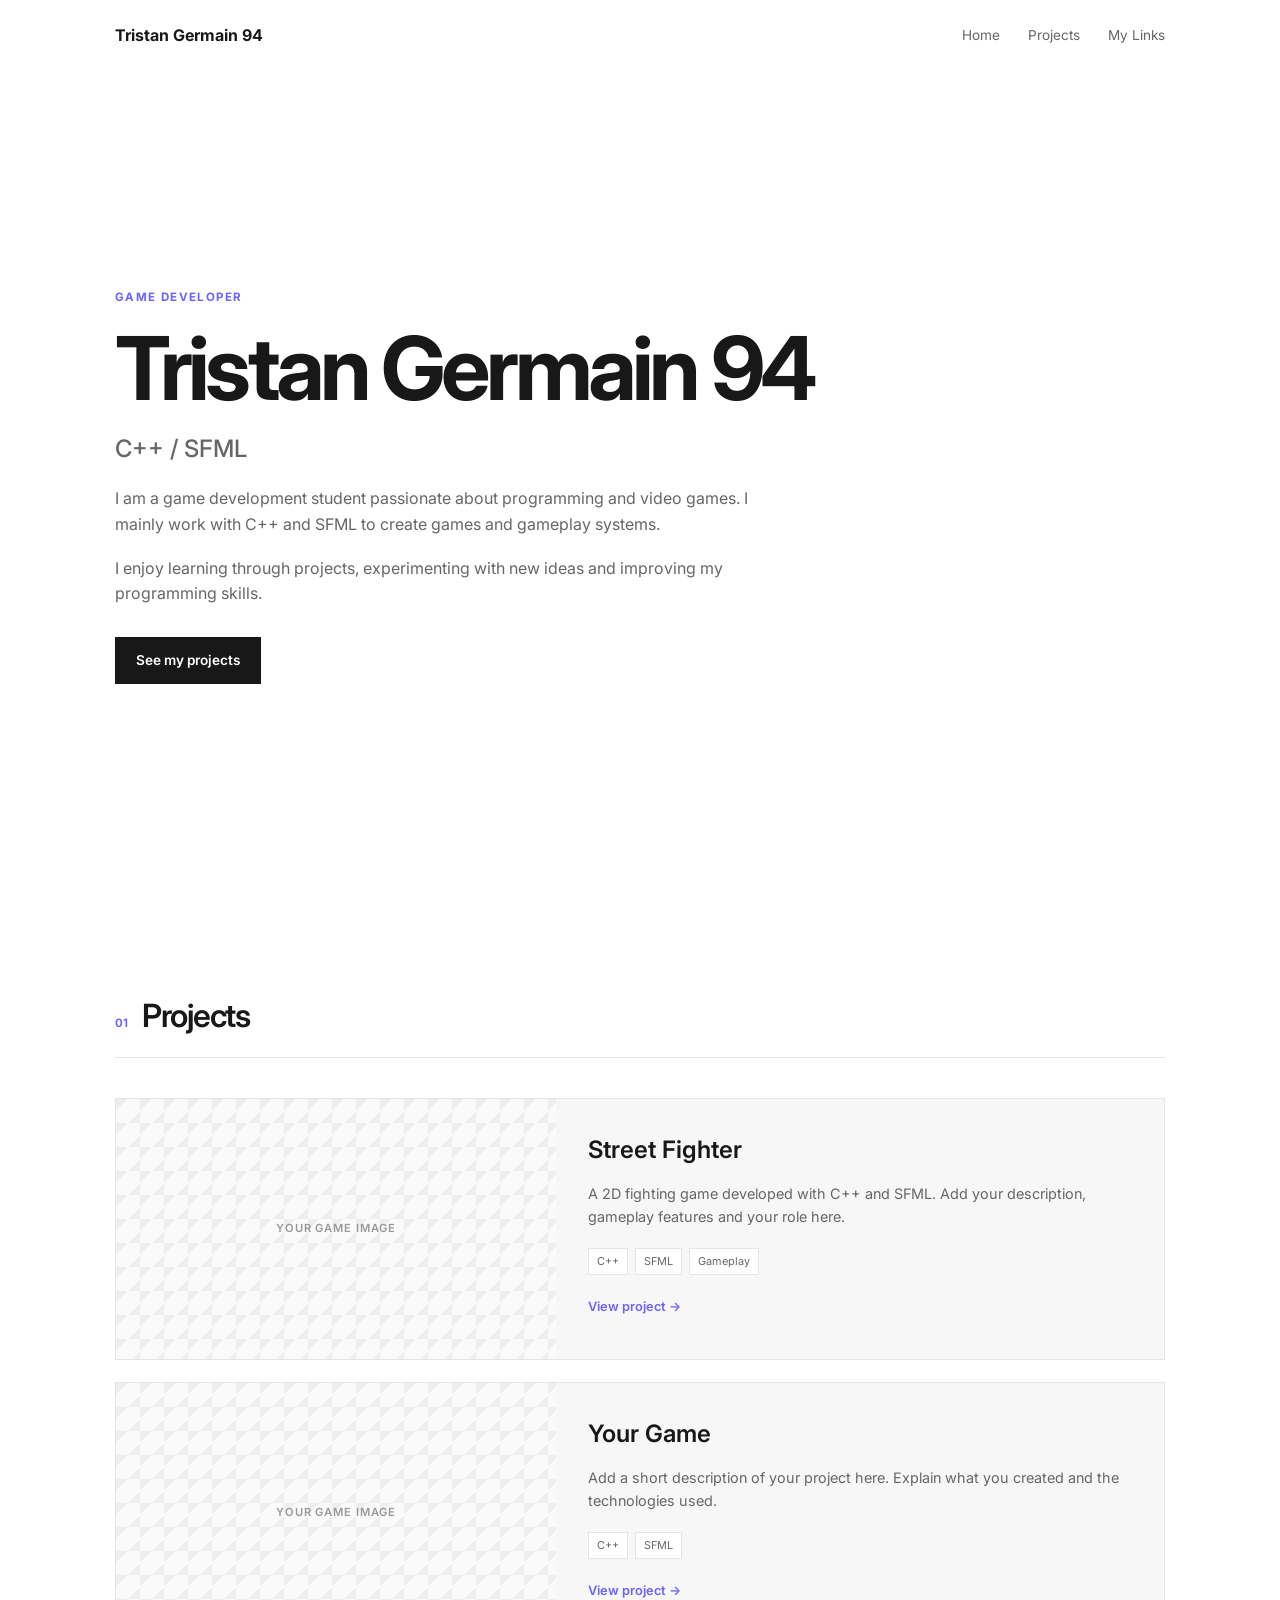
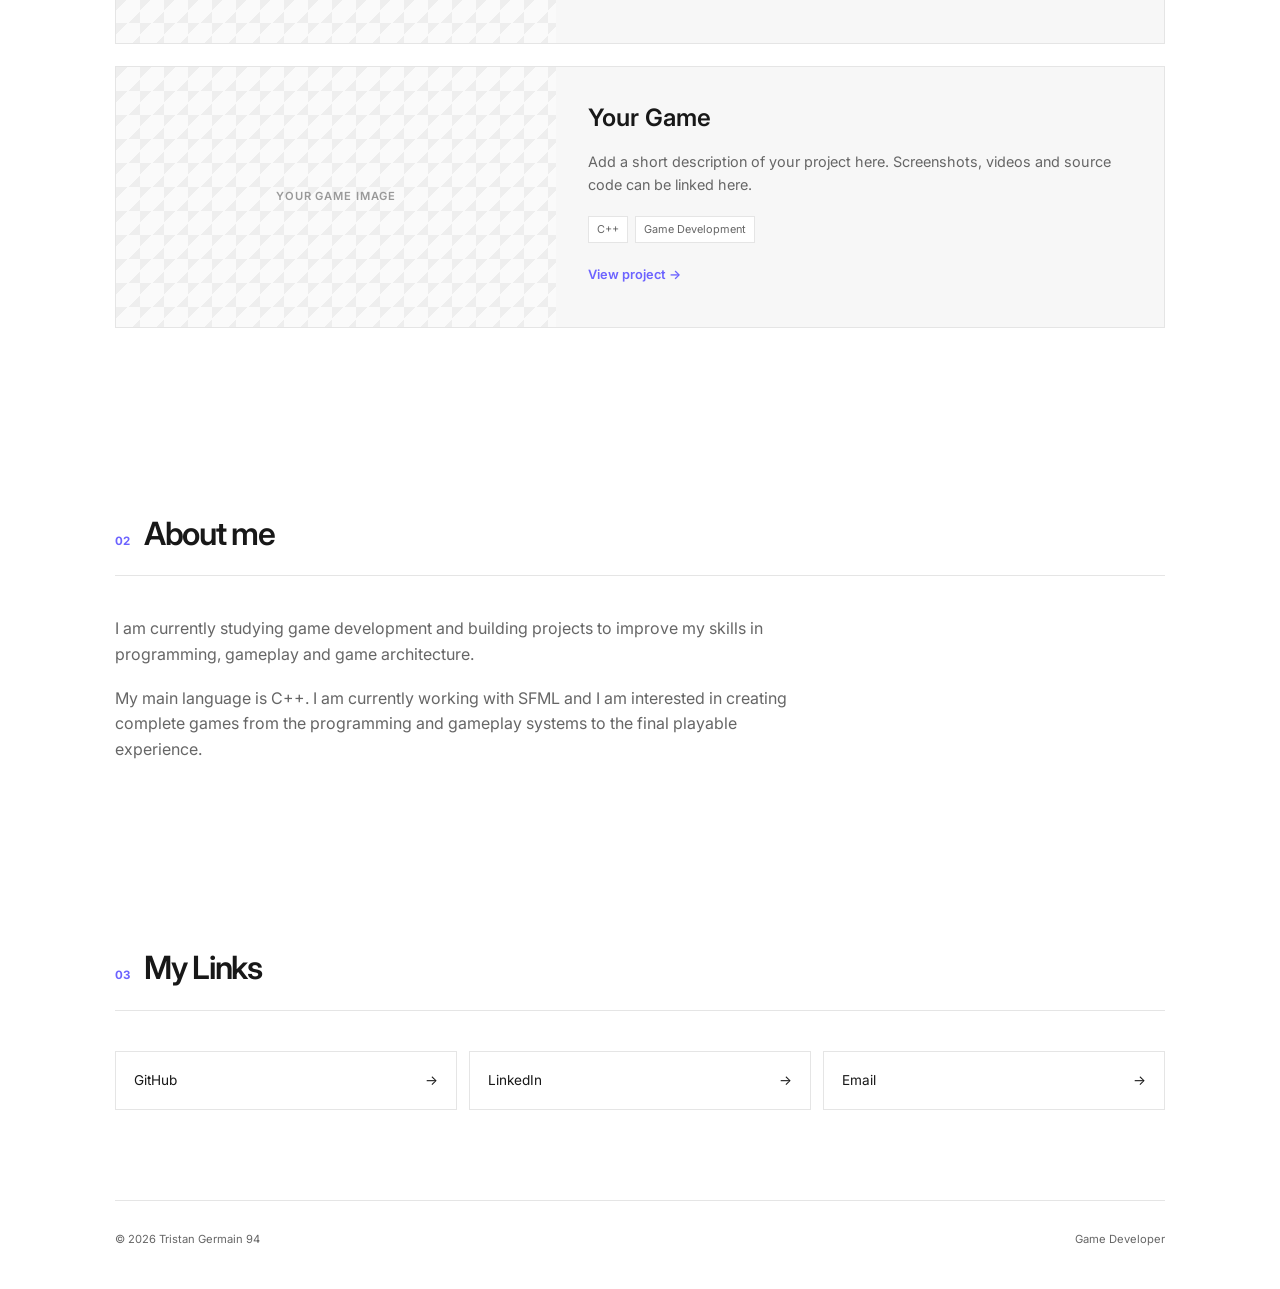
==== index.html @ 30c042b0 "Add files via upload" ====
<!DOCTYPE html>
<html lang="en">
<head>
    <meta charset="UTF-8">
    <meta name="viewport" content="width=device-width, initial-scale=1.0">
    <meta name="description" content="Tristan Germain 94 - Game Developer Portfolio">
    <title>Tristan Germain 94 | Game Developer</title>
    <link rel="stylesheet" href="style.css">
</head>
<body>
    <header class="header">
        <a class="logo" href="#home">Tristan Germain 94</a>

        <nav class="nav" id="nav">
            <a href="#home">Home</a>
            <a href="#projects">Projects</a>
            <a href="#links">My Links</a>
        </nav>

        <button class="menu-button" id="menuButton" aria-label="Open navigation">
            <span></span>
            <span></span>
            <span></span>
        </button>
    </header>

    <main>
        <section class="hero" id="home">
            <div class="hero-content">
                <p class="small-label">GAME DEVELOPER</p>

                <h1>Tristan Germain 94</h1>

                <h2>C++ / SFML</h2>

                <p class="intro">
                    I am a game development student passionate about programming
                    and video games. I mainly work with C++ and SFML to create
                    games and gameplay systems.
                </p>

                <p class="intro">
                    I enjoy learning through projects, experimenting with new
                    ideas and improving my programming skills.
                </p>

                <a class="main-button" href="#projects">See my projects</a>
            </div>
        </section>

        <section class="section" id="projects">
            <div class="section-title">
                <span>01</span>
                <h2>Projects</h2>
            </div>

            <div class="projects">
                <!-- PROJECT 01 -->
                <article class="project">
                    <div class="project-image">
                        <!-- Replace this placeholder with your game image -->
                        <span>YOUR GAME IMAGE</span>
                    </div>

                    <div class="project-info">
                        <h3>Street Fighter</h3>
                        <p>
                            A 2D fighting game developed with C++ and SFML.
                            Add your description, gameplay features and your role here.
                        </p>

                        <div class="tags">
                            <span>C++</span>
                            <span>SFML</span>
                            <span>Gameplay</span>
                        </div>

                        <a href="#" class="project-link">View project →</a>
                    </div>
                </article>

                <!-- PROJECT 02 -->
                <article class="project">
                    <div class="project-image">
                        <span>YOUR GAME IMAGE</span>
                    </div>

                    <div class="project-info">
                        <h3>Your Game</h3>
                        <p>
                            Add a short description of your project here.
                            Explain what you created and the technologies used.
                        </p>

                        <div class="tags">
                            <span>C++</span>
                            <span>SFML</span>
                        </div>

                        <a href="#" class="project-link">View project →</a>
                    </div>
                </article>

                <!-- PROJECT 03 -->
                <article class="project">
                    <div class="project-image">
                        <span>YOUR GAME IMAGE</span>
                    </div>

                    <div class="project-info">
                        <h3>Your Game</h3>
                        <p>
                            Add a short description of your project here.
                            Screenshots, videos and source code can be linked here.
                        </p>

                        <div class="tags">
                            <span>C++</span>
                            <span>Game Development</span>
                        </div>

                        <a href="#" class="project-link">View project →</a>
                    </div>
                </article>
            </div>
        </section>

        <section class="section about">
            <div class="section-title">
                <span>02</span>
                <h2>About me</h2>
            </div>

            <div class="about-content">
                <p>
                    I am currently studying game development and building projects
                    to improve my skills in programming, gameplay and game architecture.
                </p>

                <p>
                    My main language is C++. I am currently working with SFML and
                    I am interested in creating complete games from the programming
                    and gameplay systems to the final playable experience.
                </p>
            </div>
        </section>

        <section class="section" id="links">
            <div class="section-title">
                <span>03</span>
                <h2>My Links</h2>
            </div>

            <div class="links">
                <!-- Replace these links with your real profiles -->
                <a href="https://github.com/Tristan94-Germain" target="_blank" rel="noopener noreferrer">
                    <span>GitHub</span>
                    <span>→</span>
                </a>

                <a href="#" target="_blank" rel="noopener noreferrer">
                    <span>LinkedIn</span>
                    <span>→</span>
                </a>

                <a href="mailto:your.email@example.com">
                    <span>Email</span>
                    <span>→</span>
                </a>
            </div>
        </section>
    </main>

    <footer class="footer">
        <span>© 2026 Tristan Germain 94</span>
        <span>Game Developer</span>
    </footer>

    <script src="script.js"></script>
</body>
</html>
---- style.css ----
@import url("https://fonts.googleapis.com/css2?family=Inter:wght@400;500;600;700&display=swap");

:root {
    --background: #ffffff;
    --surface: #f7f7f7;
    --text: #181818;
    --muted: #666666;
    --border: #e5e5e5;
    --accent: #6c63ff;
    --max-width: 1050px;
}

* {
    box-sizing: border-box;
    margin: 0;
    padding: 0;
}

html {
    scroll-behavior: smooth;
}

body {
    background: var(--background);
    color: var(--text);
    font-family: "Inter", sans-serif;
    line-height: 1.6;
}

a {
    color: inherit;
    text-decoration: none;
}

.header {
    position: sticky;
    top: 0;
    z-index: 10;
    display: flex;
    align-items: center;
    justify-content: space-between;
    width: min(100% - 40px, var(--max-width));
    height: 72px;
    margin: auto;
    background: rgba(255, 255, 255, 0.92);
    backdrop-filter: blur(12px);
}

.logo {
    font-size: 1rem;
    font-weight: 700;
}

.nav {
    display: flex;
    gap: 28px;
}

.nav a {
    color: var(--muted);
    font-size: 0.85rem;
    transition: color 0.2s ease;
}

.nav a:hover {
    color: var(--accent);
}

.menu-button {
    display: none;
    border: 0;
    background: transparent;
    cursor: pointer;
}

.menu-button span {
    display: block;
    width: 22px;
    height: 2px;
    margin: 4px 0;
    background: var(--text);
}

.hero {
    min-height: calc(100vh - 72px);
    display: flex;
    align-items: center;
    width: min(100% - 40px, var(--max-width));
    margin: auto;
}

.hero-content {
    max-width: 700px;
    padding: 90px 0;
}

.small-label {
    margin-bottom: 18px;
    color: var(--accent);
    font-size: 0.72rem;
    font-weight: 700;
    letter-spacing: 0.12em;
}

h1 {
    font-size: clamp(2.8rem, 7vw, 5.5rem);
    font-weight: 700;
    letter-spacing: -0.055em;
    line-height: 1;
}

.hero h2 {
    margin-top: 18px;
    color: var(--muted);
    font-size: clamp(1.2rem, 2vw, 1.5rem);
    font-weight: 500;
}

.intro {
    max-width: 650px;
    margin-top: 18px;
    color: var(--muted);
    font-size: 1rem;
}

.main-button {
    display: inline-block;
    margin-top: 30px;
    padding: 12px 20px;
    border: 1px solid var(--text);
    background: var(--text);
    color: #ffffff;
    font-size: 0.85rem;
    font-weight: 600;
    transition: background 0.2s ease, color 0.2s ease;
}

.main-button:hover {
    background: var(--accent);
    border-color: var(--accent);
}

.section {
    width: min(100% - 40px, var(--max-width));
    margin: auto;
    padding: 90px 0;
    scroll-margin-top: 72px;
}

.section-title {
    display: flex;
    align-items: baseline;
    gap: 14px;
    margin-bottom: 40px;
    border-bottom: 1px solid var(--border);
    padding-bottom: 16px;
}

.section-title span {
    color: var(--accent);
    font-size: 0.72rem;
    font-weight: 700;
}

.section-title h2 {
    font-size: 2rem;
    font-weight: 600;
    letter-spacing: -0.04em;
}

.projects {
    display: grid;
    gap: 22px;
}

.project {
    display: grid;
    grid-template-columns: 42% 1fr;
    overflow: hidden;
    border: 1px solid var(--border);
    background: var(--surface);
    transition: transform 0.2s ease, border-color 0.2s ease;
}

.project:hover {
    transform: translateY(-3px);
    border-color: #cccccc;
}

.project-image {
    min-height: 260px;
    display: flex;
    align-items: center;
    justify-content: center;
    background:
        linear-gradient(135deg, #eeeeee 25%, transparent 25%),
        linear-gradient(315deg, #eeeeee 25%, transparent 25%);
    background-size: 24px 24px;
    background-color: #fafafa;
    color: #999999;
    font-size: 0.7rem;
    font-weight: 600;
    letter-spacing: 0.08em;
}

.project-info {
    padding: 32px;
}

.project-info h3 {
    font-size: 1.5rem;
    font-weight: 600;
}

.project-info p {
    margin-top: 12px;
    color: var(--muted);
    font-size: 0.9rem;
}

.tags {
    display: flex;
    flex-wrap: wrap;
    gap: 7px;
    margin-top: 20px;
}

.tags span {
    padding: 4px 8px;
    border: 1px solid var(--border);
    background: #ffffff;
    color: var(--muted);
    font-size: 0.68rem;
}

.project-link {
    display: inline-block;
    margin-top: 22px;
    color: var(--accent);
    font-size: 0.8rem;
    font-weight: 600;
}

.about-content {
    max-width: 700px;
}

.about-content p {
    color: var(--muted);
    font-size: 1rem;
}

.about-content p + p {
    margin-top: 18px;
}

.links {
    display: grid;
    grid-template-columns: repeat(3, 1fr);
    gap: 12px;
}

.links a {
    display: flex;
    justify-content: space-between;
    padding: 18px;
    border: 1px solid var(--border);
    font-size: 0.85rem;
    transition: border-color 0.2s ease, color 0.2s ease;
}

.links a:hover {
    border-color: var(--accent);
    color: var(--accent);
}

.footer {
    display: flex;
    justify-content: space-between;
    width: min(100% - 40px, var(--max-width));
    margin: auto;
    padding: 30px 0 40px;
    border-top: 1px solid var(--border);
    color: var(--muted);
    font-size: 0.7rem;
}

@media (max-width: 700px) {
    .header {
        width: calc(100% - 28px);
    }

    .nav {
        position: absolute;
        top: 72px;
        right: 0;
        left: 0;
        display: none;
        flex-direction: column;
        gap: 0;
        padding: 10px 14px 16px;
        border-bottom: 1px solid var(--border);
        background: #ffffff;
    }

    .nav.active {
        display: flex;
    }

    .nav a {
        padding: 12px 0;
        border-bottom: 1px solid var(--border);
    }

    .menu-button {
        display: block;
    }

    .hero,
    .section {
        width: calc(100% - 28px);
    }

    .hero-content {
        padding: 70px 0;
    }

    .project {
        grid-template-columns: 1fr;
    }

    .project-image {
        min-height: 210px;
    }

    .project-info {
        padding: 24px;
    }

    .links {
        grid-template-columns: 1fr;
    }

    .footer {
        width: calc(100% - 28px);
        flex-direction: column;
        gap: 8px;
    }
}
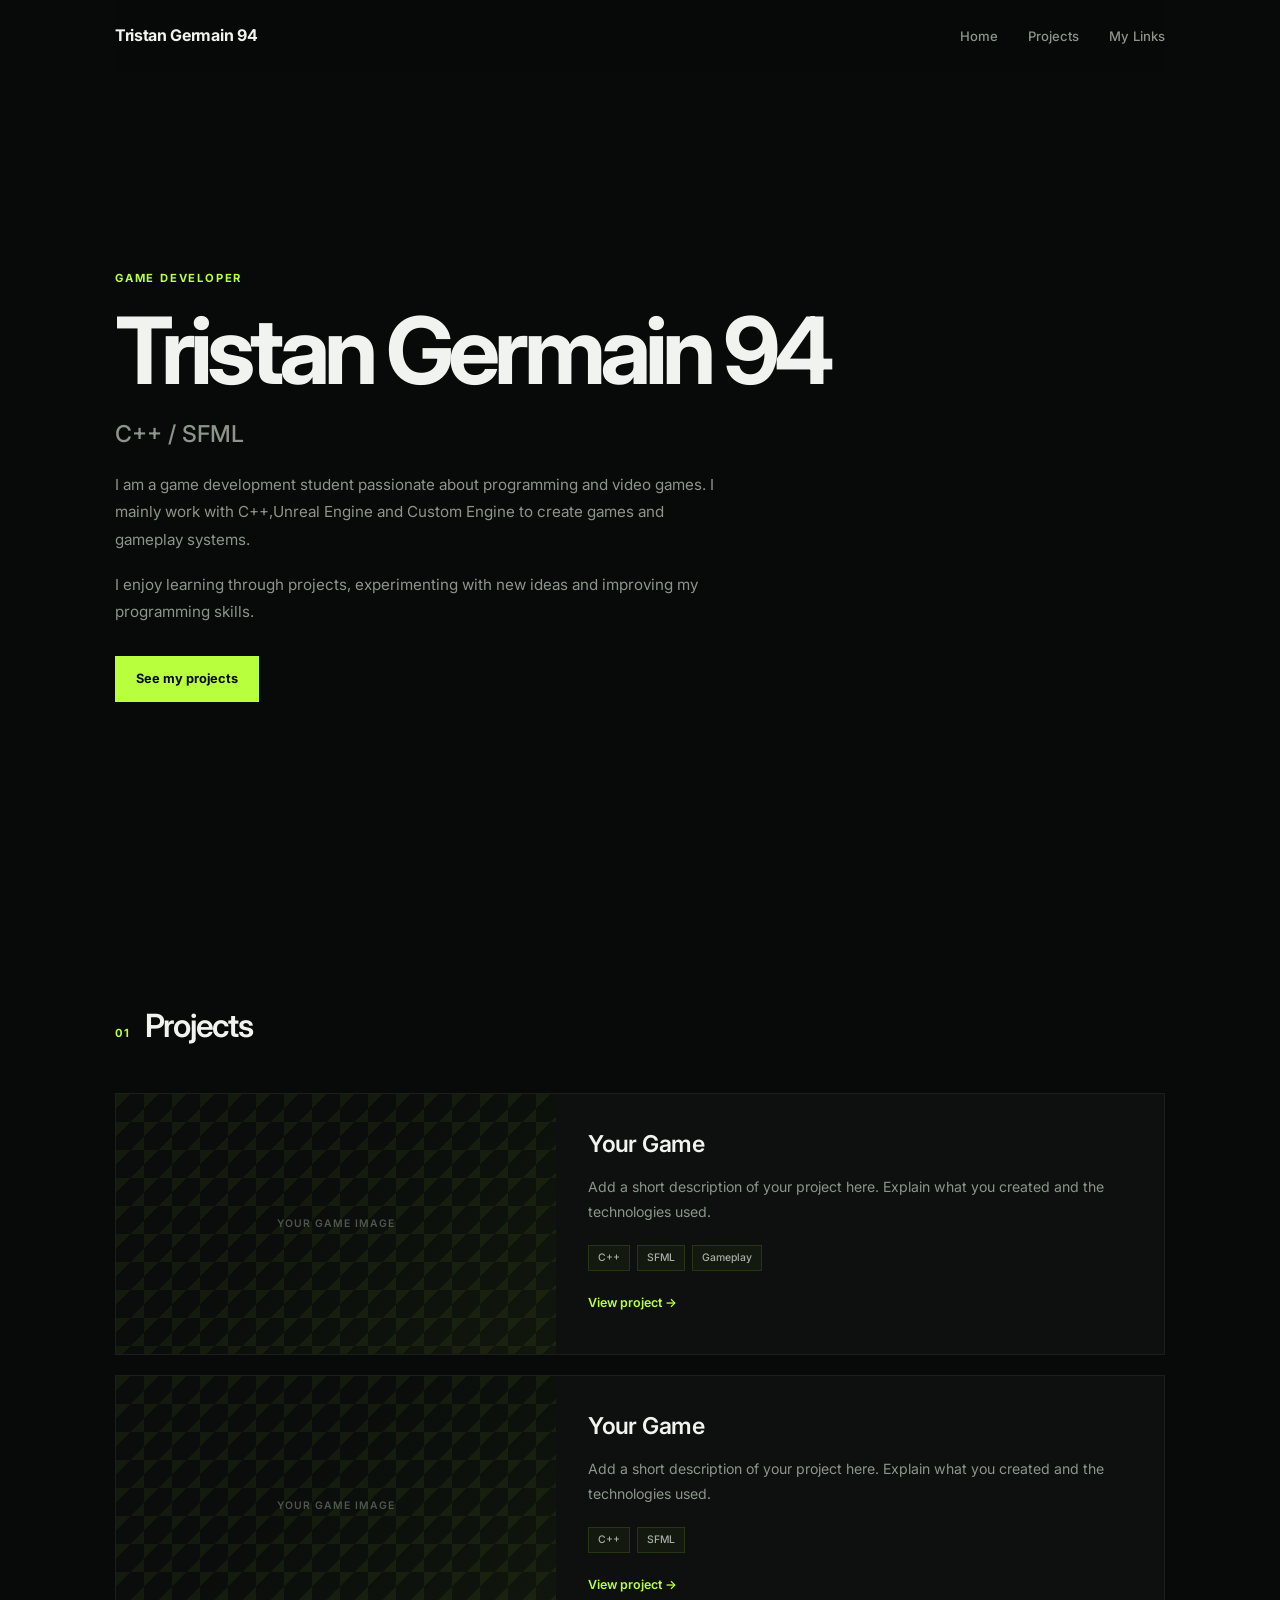
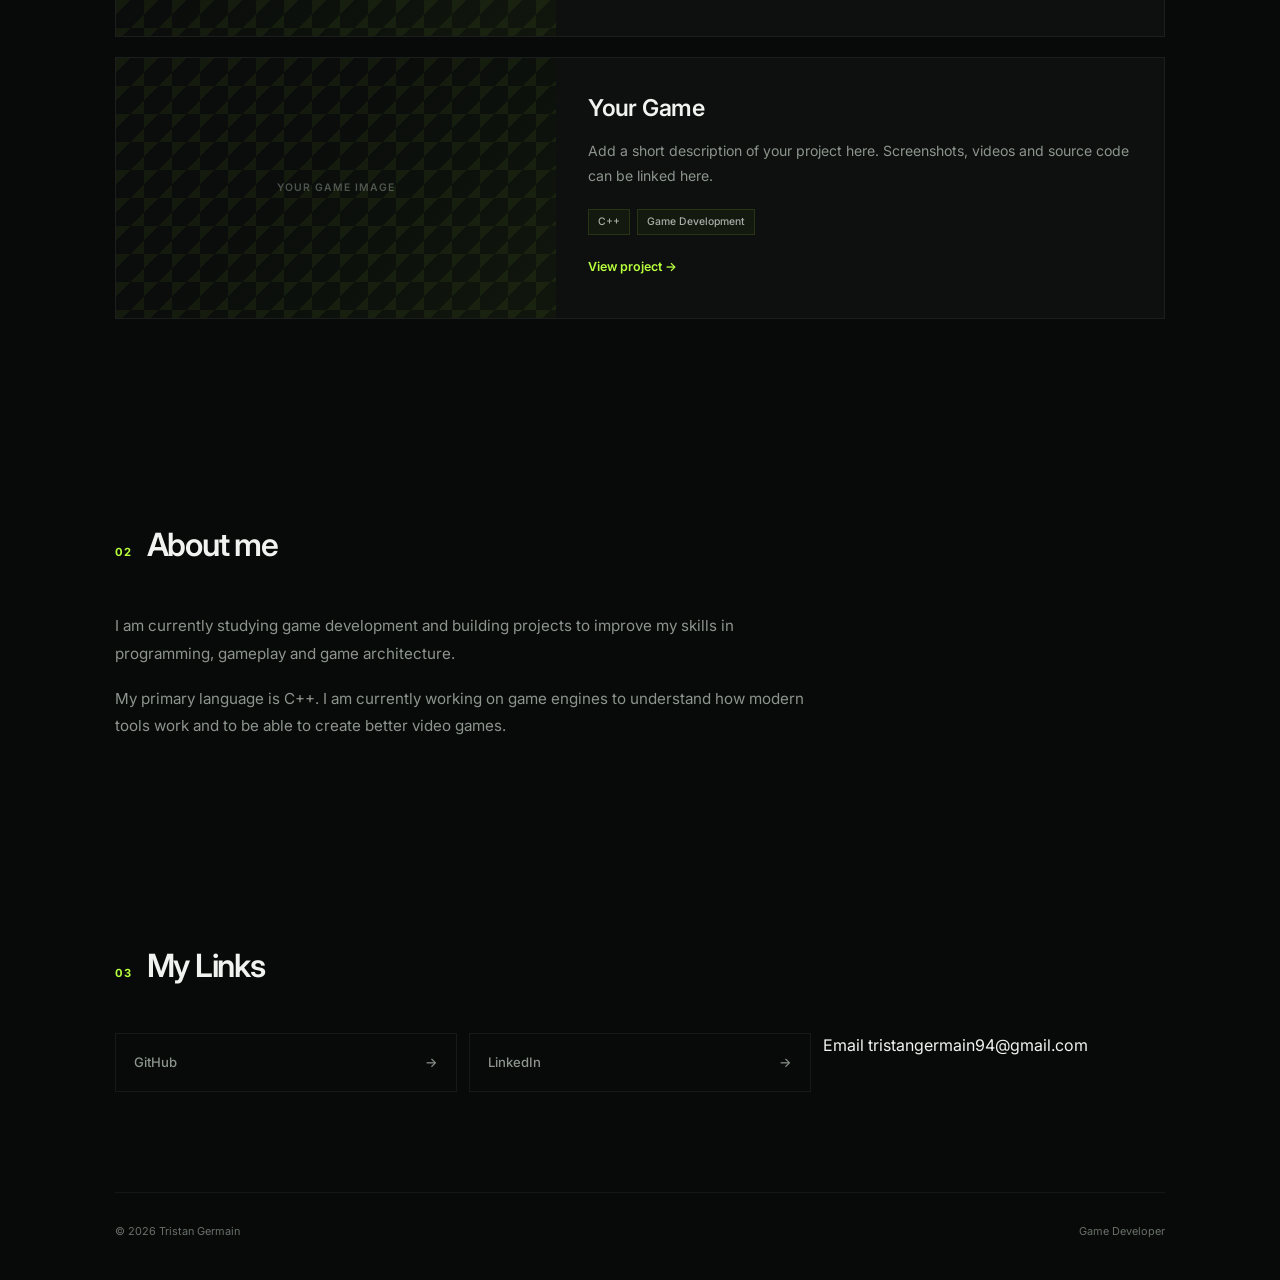
==== commit a7bff109: "Update index.html" ====
--- a/index.html
+++ b/index.html
@@ -4,7 +4,7 @@
     <meta charset="UTF-8">
     <meta name="viewport" content="width=device-width, initial-scale=1.0">
     <meta name="description" content="Tristan Germain 94 - Game Developer Portfolio">
-    <title>Tristan Germain 94 | Game Developer</title>
+    <title>Tristan Germain  | Game Developer</title>
     <link rel="stylesheet" href="style.css">
 </head>
 <body>
@@ -35,7 +35,7 @@
 
                 <p class="intro">
                     I am a game development student passionate about programming
-                    and video games. I mainly work with C++ and SFML to create
+                    and video games. I mainly work with C++,Unreal Engine and Custom Engine to create
                     games and gameplay systems.
                 </p>
 
@@ -63,10 +63,10 @@
                     </div>
 
                     <div class="project-info">
-                        <h3>Street Fighter</h3>
+                        <h3>Your Game</h3>
                         <p>
-                            A 2D fighting game developed with C++ and SFML.
-                            Add your description, gameplay features and your role here.
+                           Add a short description of your project here.
+                           Explain what you created and the technologies used.
                         </p>
 
                         <div class="tags">
@@ -138,9 +138,8 @@
                 </p>
 
                 <p>
-                    My main language is C++. I am currently working with SFML and
-                    I am interested in creating complete games from the programming
-                    and gameplay systems to the final playable experience.
+                   My primary language is C++. 
+                   I am currently working on game engines to understand how modern tools work and to be able to create better video games.
                 </p>
             </div>
         </section>
@@ -158,21 +157,22 @@
                     <span>→</span>
                 </a>
 
-                <a href="#" target="_blank" rel="noopener noreferrer">
+                <a href="https://www.linkedin.com/in/tristan-germain" target="_blank" rel="noopener noreferrer">
                     <span>LinkedIn</span>
                     <span>→</span>
                 </a>
 
-                <a href="mailto:your.email@example.com">
-                    <span>Email</span>
-                    <span>→</span>
-                </a>
-            </div>
+             <div class="link-item">
+        <span>Email</span>
+        <span>tristangermain94@gmail.com</span>
+    </div>
+
+</div>
         </section>
     </main>
 
     <footer class="footer">
-        <span>© 2026 Tristan Germain 94</span>
+        <span>© 2026 Tristan Germain </span>
         <span>Game Developer</span>
     </footer>
 
--- a/style.css
+++ b/style.css
@@ -1,14 +1,25 @@
 @import url("https://fonts.googleapis.com/css2?family=Inter:wght@400;500;600;700&display=swap");
 
 :root {
-    --background: #ffffff;
-    --surface: #f7f7f7;
-    --text: #181818;
-    --muted: #666666;
-    --border: #e5e5e5;
-    --accent: #6c63ff;
+    --background: #080a09;
+    --surface: #0d100e;
+    --surface-light: #111511;
+
+    --text: #f0f3ef;
+    --muted: #8c948d;
+
+    --border: rgba(255, 255, 255, 0.06);
+
+    --accent: #b8ff3d;
+    --accent-dark: #8ecb20;
+    --accent-soft: rgba(184, 255, 61, 0.08);
+
     --max-width: 1050px;
 }
+
+/* =========================
+   RESET
+========================= */
 
 * {
     box-sizing: border-box;
@@ -21,10 +32,15 @@
 }
 
 body {
+    min-height: 100vh;
+
     background: var(--background);
     color: var(--text);
+
     font-family: "Inter", sans-serif;
     line-height: 1.6;
+
+    -webkit-font-smoothing: antialiased;
 }
 
 a {
@@ -32,118 +48,217 @@
     text-decoration: none;
 }
 
+/* =========================
+   HEADER
+========================= */
+
 .header {
     position: sticky;
     top: 0;
-    z-index: 10;
+    z-index: 100;
+
     display: flex;
     align-items: center;
     justify-content: space-between;
+
     width: min(100% - 40px, var(--max-width));
     height: 72px;
-    margin: auto;
-    background: rgba(255, 255, 255, 0.92);
-    backdrop-filter: blur(12px);
+    margin: 0 auto;
+
+    background: rgba(8, 10, 9, 0.92);
+
+    backdrop-filter: blur(14px);
+    -webkit-backdrop-filter: blur(14px);
 }
 
 .logo {
+    color: var(--text);
+
     font-size: 1rem;
     font-weight: 700;
+    letter-spacing: -0.02em;
+
+    transition: color 0.2s ease;
+}
+
+.logo:hover {
+    color: var(--accent);
 }
 
 .nav {
     display: flex;
-    gap: 28px;
+    align-items: center;
+    gap: 30px;
 }
 
 .nav a {
+    position: relative;
+
     color: var(--muted);
-    font-size: 0.85rem;
+
+    font-size: 0.82rem;
+    font-weight: 500;
+
     transition: color 0.2s ease;
 }
 
+.nav a::after {
+    content: "";
+
+    position: absolute;
+    left: 0;
+    bottom: -6px;
+
+    width: 0;
+    height: 1px;
+
+    background: var(--accent);
+
+    transition: width 0.2s ease;
+}
+
 .nav a:hover {
-    color: var(--accent);
-}
+    color: var(--text);
+}
+
+.nav a:hover::after {
+    width: 100%;
+}
+
+/* =========================
+   MOBILE MENU BUTTON
+========================= */
 
 .menu-button {
     display: none;
-    border: 0;
+
+    padding: 6px;
+
+    border: none;
     background: transparent;
+
     cursor: pointer;
 }
 
 .menu-button span {
     display: block;
+
     width: 22px;
     height: 2px;
+
     margin: 4px 0;
+
     background: var(--text);
-}
+
+    transition:
+        transform 0.2s ease,
+        opacity 0.2s ease;
+}
+
+/* =========================
+   HERO
+========================= */
 
 .hero {
     min-height: calc(100vh - 72px);
+
     display: flex;
     align-items: center;
+
     width: min(100% - 40px, var(--max-width));
-    margin: auto;
+    margin: 0 auto;
 }
 
 .hero-content {
-    max-width: 700px;
+    max-width: 720px;
     padding: 90px 0;
 }
 
 .small-label {
     margin-bottom: 18px;
+
     color: var(--accent);
-    font-size: 0.72rem;
+
+    font-size: 0.7rem;
     font-weight: 700;
-    letter-spacing: 0.12em;
+
+    letter-spacing: 0.16em;
+    text-transform: uppercase;
 }
 
 h1 {
-    font-size: clamp(2.8rem, 7vw, 5.5rem);
+    color: var(--text);
+
+    font-size: clamp(3rem, 8vw, 5.8rem);
     font-weight: 700;
-    letter-spacing: -0.055em;
-    line-height: 1;
+
+    letter-spacing: -0.065em;
+    line-height: 0.95;
 }
 
 .hero h2 {
+    margin-top: 22px;
+
+    color: var(--muted);
+
+    font-size: clamp(1.15rem, 2vw, 1.45rem);
+    font-weight: 500;
+}
+
+.intro {
+    max-width: 620px;
+
     margin-top: 18px;
+
     color: var(--muted);
-    font-size: clamp(1.2rem, 2vw, 1.5rem);
-    font-weight: 500;
-}
-
-.intro {
-    max-width: 650px;
-    margin-top: 18px;
-    color: var(--muted);
-    font-size: 1rem;
-}
+
+    font-size: 0.95rem;
+    line-height: 1.8;
+}
+
+/* =========================
+   MAIN BUTTON
+========================= */
 
 .main-button {
-    display: inline-block;
+    display: inline-flex;
+    align-items: center;
+    justify-content: center;
+
     margin-top: 30px;
     padding: 12px 20px;
-    border: 1px solid var(--text);
-    background: var(--text);
-    color: #ffffff;
-    font-size: 0.85rem;
-    font-weight: 600;
-    transition: background 0.2s ease, color 0.2s ease;
+
+    border: 1px solid var(--accent);
+    background: var(--accent);
+
+    color: #080a09;
+
+    font-size: 0.8rem;
+    font-weight: 700;
+
+    transition:
+        background 0.2s ease,
+        color 0.2s ease,
+        transform 0.2s ease;
 }
 
 .main-button:hover {
-    background: var(--accent);
-    border-color: var(--accent);
-}
+    background: transparent;
+    color: var(--accent);
+
+    transform: translateY(-2px);
+}
+
+/* =========================
+   SECTIONS
+========================= */
 
 .section {
     width: min(100% - 40px, var(--max-width));
-    margin: auto;
-    padding: 90px 0;
+    margin: 0 auto;
+
+    padding: 100px 0;
+
     scroll-margin-top: 72px;
 }
 
@@ -151,95 +266,203 @@
     display: flex;
     align-items: baseline;
     gap: 14px;
-    margin-bottom: 40px;
-    border-bottom: 1px solid var(--border);
-    padding-bottom: 16px;
+
+    margin-bottom: 42px;
 }
 
 .section-title span {
     color: var(--accent);
-    font-size: 0.72rem;
+
+    font-size: 0.7rem;
     font-weight: 700;
+
+    letter-spacing: 0.12em;
 }
 
 .section-title h2 {
+    color: var(--text);
+
     font-size: 2rem;
     font-weight: 600;
+
     letter-spacing: -0.04em;
 }
+
+/* =========================
+   PROJECTS
+========================= */
 
 .projects {
     display: grid;
-    gap: 22px;
+    gap: 20px;
 }
 
 .project {
     display: grid;
     grid-template-columns: 42% 1fr;
+
     overflow: hidden;
+
+    background: var(--surface);
+
     border: 1px solid var(--border);
-    background: var(--surface);
-    transition: transform 0.2s ease, border-color 0.2s ease;
+
+    transition:
+        transform 0.2s ease,
+        background 0.2s ease,
+        border-color 0.2s ease;
 }
 
 .project:hover {
-    transform: translateY(-3px);
-    border-color: #cccccc;
-}
+    transform: translateY(-4px);
+
+    background: var(--surface-light);
+
+    border-color: rgba(184, 255, 61, 0.35);
+}
+
+/* =========================
+   PROJECT IMAGE
+========================= */
 
 .project-image {
     min-height: 260px;
+
     display: flex;
     align-items: center;
     justify-content: center;
+
+    position: relative;
+    overflow: hidden;
+
     background:
-        linear-gradient(135deg, #eeeeee 25%, transparent 25%),
-        linear-gradient(315deg, #eeeeee 25%, transparent 25%);
-    background-size: 24px 24px;
-    background-color: #fafafa;
-    color: #999999;
-    font-size: 0.7rem;
+        linear-gradient(
+            135deg,
+            rgba(184, 255, 61, 0.06) 25%,
+            transparent 25%
+        ),
+        linear-gradient(
+            315deg,
+            rgba(184, 255, 61, 0.06) 25%,
+            transparent 25%
+        );
+
+    background-size: 28px 28px;
+    background-color: #0a0d0b;
+
+    color: #4d554e;
+
+    font-size: 0.65rem;
     font-weight: 600;
-    letter-spacing: 0.08em;
-}
+
+    letter-spacing: 0.1em;
+    text-transform: uppercase;
+}
+
+.project-image::after {
+    content: "";
+
+    position: absolute;
+    inset: 0;
+
+    background: linear-gradient(
+        135deg,
+        transparent 40%,
+        rgba(184, 255, 61, 0.04)
+    );
+
+    pointer-events: none;
+}
+
+/* =========================
+   PROJECT INFO
+========================= */
 
 .project-info {
     padding: 32px;
 }
 
 .project-info h3 {
-    font-size: 1.5rem;
+    color: var(--text);
+
+    font-size: 1.45rem;
     font-weight: 600;
+
+    letter-spacing: -0.025em;
 }
 
 .project-info p {
     margin-top: 12px;
+
     color: var(--muted);
-    font-size: 0.9rem;
-}
+
+    font-size: 0.88rem;
+    line-height: 1.75;
+}
+
+/* =========================
+   TAGS
+========================= */
 
 .tags {
     display: flex;
     flex-wrap: wrap;
     gap: 7px;
+
     margin-top: 20px;
 }
 
 .tags span {
-    padding: 4px 8px;
-    border: 1px solid var(--border);
-    background: #ffffff;
-    color: var(--muted);
-    font-size: 0.68rem;
-}
+    padding: 4px 9px;
+
+    border: 1px solid rgba(184, 255, 61, 0.12);
+
+    background: rgba(184, 255, 61, 0.04);
+
+    color: #a7afa8;
+
+    font-size: 0.65rem;
+    font-weight: 500;
+
+    transition:
+        background 0.2s ease,
+        color 0.2s ease;
+}
+
+.project:hover .tags span {
+    background: rgba(184, 255, 61, 0.07);
+    color: var(--accent);
+}
+
+/* =========================
+   PROJECT LINK
+========================= */
 
 .project-link {
-    display: inline-block;
+    display: inline-flex;
+    align-items: center;
+
     margin-top: 22px;
+
     color: var(--accent);
-    font-size: 0.8rem;
+
+    font-size: 0.78rem;
     font-weight: 600;
-}
+
+    transition:
+        color 0.2s ease,
+        transform 0.2s ease;
+}
+
+.project-link:hover {
+    color: #d2ff83;
+
+    transform: translateX(4px);
+}
+
+/* =========================
+   ABOUT
+========================= */
 
 .about-content {
     max-width: 700px;
@@ -247,60 +470,140 @@
 
 .about-content p {
     color: var(--muted);
-    font-size: 1rem;
+
+    font-size: 0.95rem;
+    line-height: 1.8;
 }
 
 .about-content p + p {
     margin-top: 18px;
 }
+
+/* =========================
+   LINKS
+========================= */
 
 .links {
     display: grid;
     grid-template-columns: repeat(3, 1fr);
+
     gap: 12px;
 }
 
 .links a {
     display: flex;
+    align-items: center;
     justify-content: space-between;
+
     padding: 18px;
+
     border: 1px solid var(--border);
-    font-size: 0.85rem;
-    transition: border-color 0.2s ease, color 0.2s ease;
+
+    background: transparent;
+
+    color: var(--muted);
+
+    font-size: 0.82rem;
+    font-weight: 500;
+
+    transition:
+        background 0.2s ease,
+        border-color 0.2s ease,
+        color 0.2s ease,
+        transform 0.2s ease;
 }
 
 .links a:hover {
-    border-color: var(--accent);
+    background: var(--accent-soft);
+
+    border-color: rgba(184, 255, 61, 0.3);
+
     color: var(--accent);
-}
+
+    transform: translateY(-2px);
+}
+
+/* =========================
+   FOOTER
+========================= */
 
 .footer {
     display: flex;
+    align-items: center;
     justify-content: space-between;
+
     width: min(100% - 40px, var(--max-width));
-    margin: auto;
+    margin: 0 auto;
+
     padding: 30px 0 40px;
-    border-top: 1px solid var(--border);
-    color: var(--muted);
-    font-size: 0.7rem;
-}
+
+    border-top: 1px solid rgba(255, 255, 255, 0.05);
+
+    color: #687069;
+
+    font-size: 0.68rem;
+}
+
+/* =========================
+   TEXT SELECTION
+========================= */
+
+::selection {
+    background: var(--accent);
+    color: #080a09;
+}
+
+/* =========================
+   SCROLLBAR
+========================= */
+
+::-webkit-scrollbar {
+    width: 7px;
+}
+
+::-webkit-scrollbar-track {
+    background: var(--background);
+}
+
+::-webkit-scrollbar-thumb {
+    background: #1b201c;
+}
+
+::-webkit-scrollbar-thumb:hover {
+    background: var(--accent-dark);
+}
+
+/* =========================
+   MOBILE
+========================= */
 
 @media (max-width: 700px) {
+
     .header {
         width: calc(100% - 28px);
     }
 
     .nav {
         position: absolute;
+
         top: 72px;
         right: 0;
         left: 0;
+
         display: none;
         flex-direction: column;
+        align-items: stretch;
+
         gap: 0;
-        padding: 10px 14px 16px;
+
+        padding: 8px 14px 14px;
+
+        background: rgba(8, 10, 9, 0.98);
+
         border-bottom: 1px solid var(--border);
-        background: #ffffff;
+
+        backdrop-filter: blur(14px);
+        -webkit-backdrop-filter: blur(14px);
     }
 
     .nav.active {
@@ -309,7 +612,18 @@
 
     .nav a {
         padding: 12px 0;
-        border-bottom: 1px solid var(--border);
+
+        color: var(--muted);
+
+        border-bottom: 1px solid rgba(255, 255, 255, 0.04);
+    }
+
+    .nav a:last-child {
+        border-bottom: none;
+    }
+
+    .nav a::after {
+        display: none;
     }
 
     .menu-button {
@@ -321,10 +635,30 @@
         width: calc(100% - 28px);
     }
 
+    .hero {
+        min-height: calc(100vh - 72px);
+    }
+
     .hero-content {
         padding: 70px 0;
     }
 
+    h1 {
+        font-size: clamp(2.8rem, 15vw, 4.5rem);
+    }
+
+    .section {
+        padding: 75px 0;
+    }
+
+    .section-title {
+        margin-bottom: 30px;
+    }
+
+    .section-title h2 {
+        font-size: 1.7rem;
+    }
+
     .project {
         grid-template-columns: 1fr;
     }
@@ -343,7 +677,37 @@
 
     .footer {
         width: calc(100% - 28px);
+
         flex-direction: column;
+        align-items: flex-start;
+
         gap: 8px;
     }
 }
+
+/* =========================
+   SMALL MOBILE
+========================= */
+
+@media (max-width: 420px) {
+
+    .hero-content {
+        padding: 55px 0;
+    }
+
+    .section {
+        padding: 60px 0;
+    }
+
+    .project-info {
+        padding: 20px;
+    }
+
+    .project-info h3 {
+        font-size: 1.3rem;
+    }
+
+    .main-button {
+        width: 100%;
+    }
+}
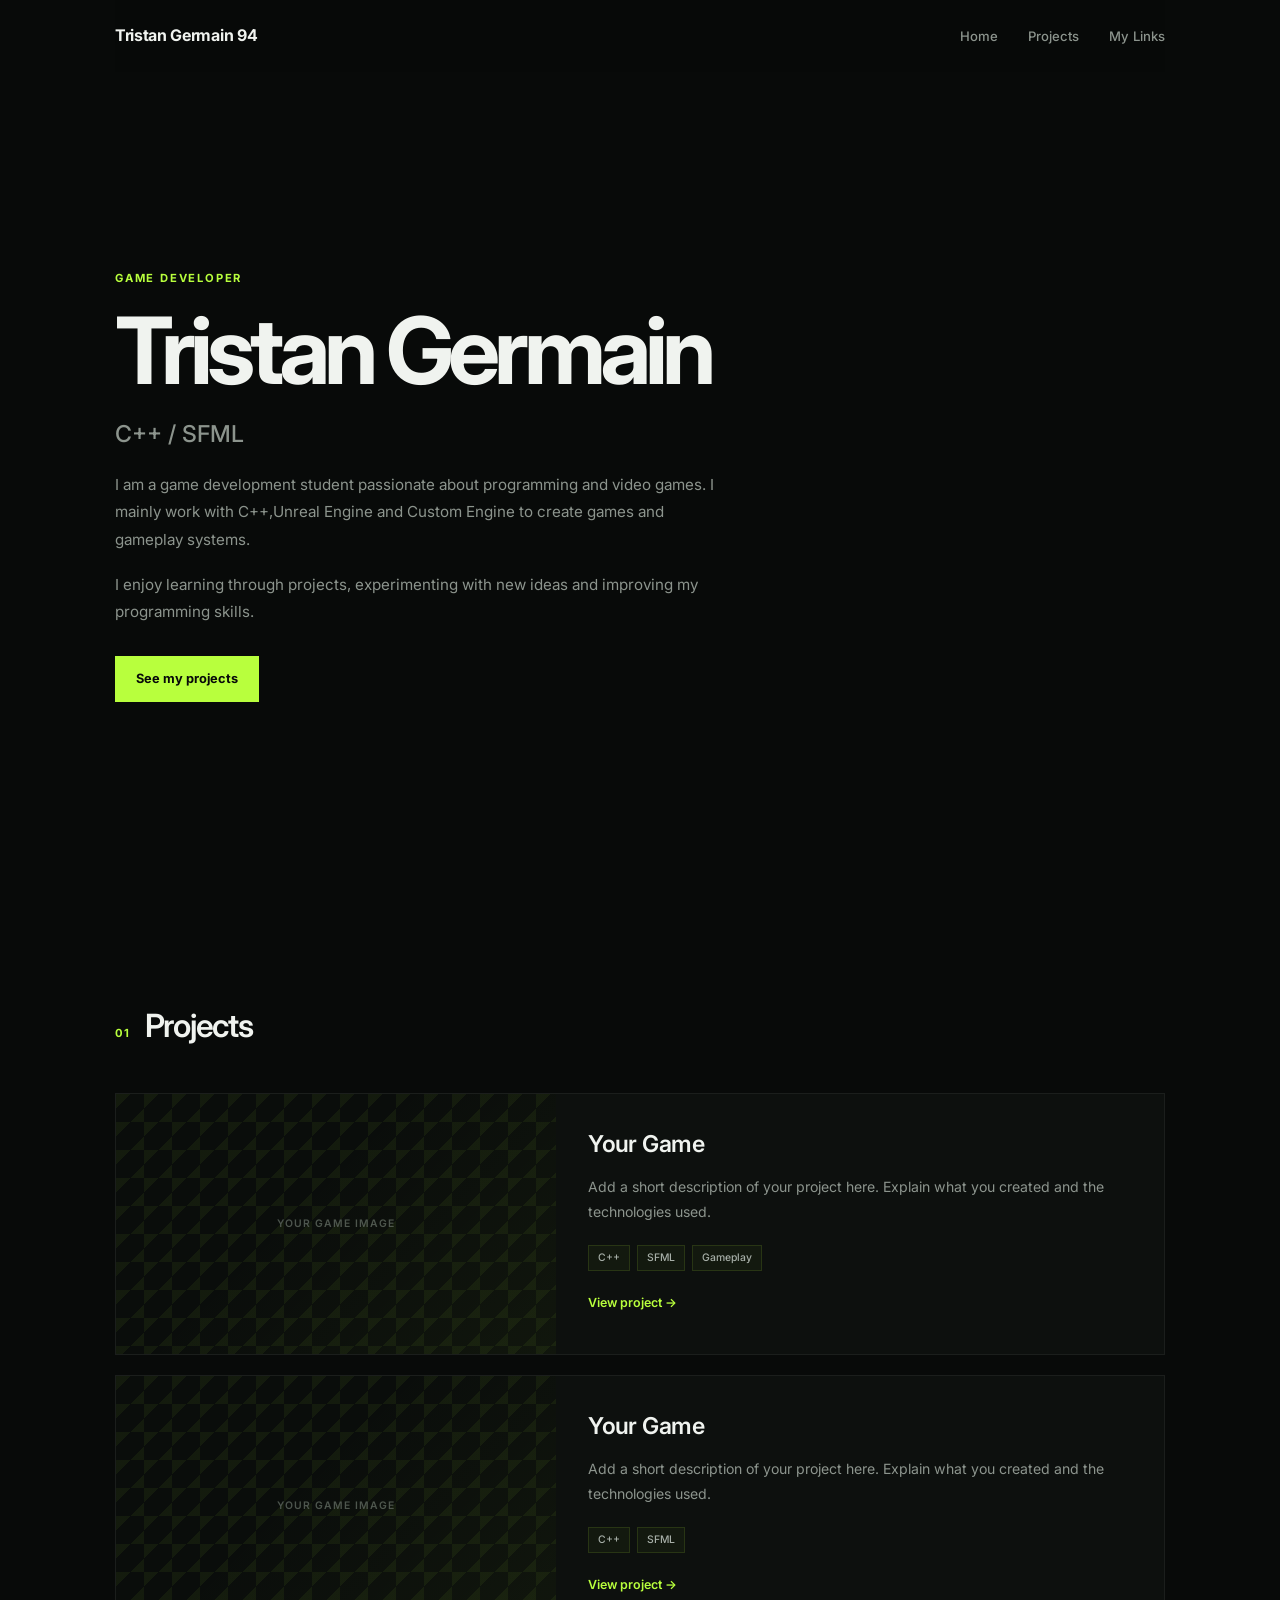
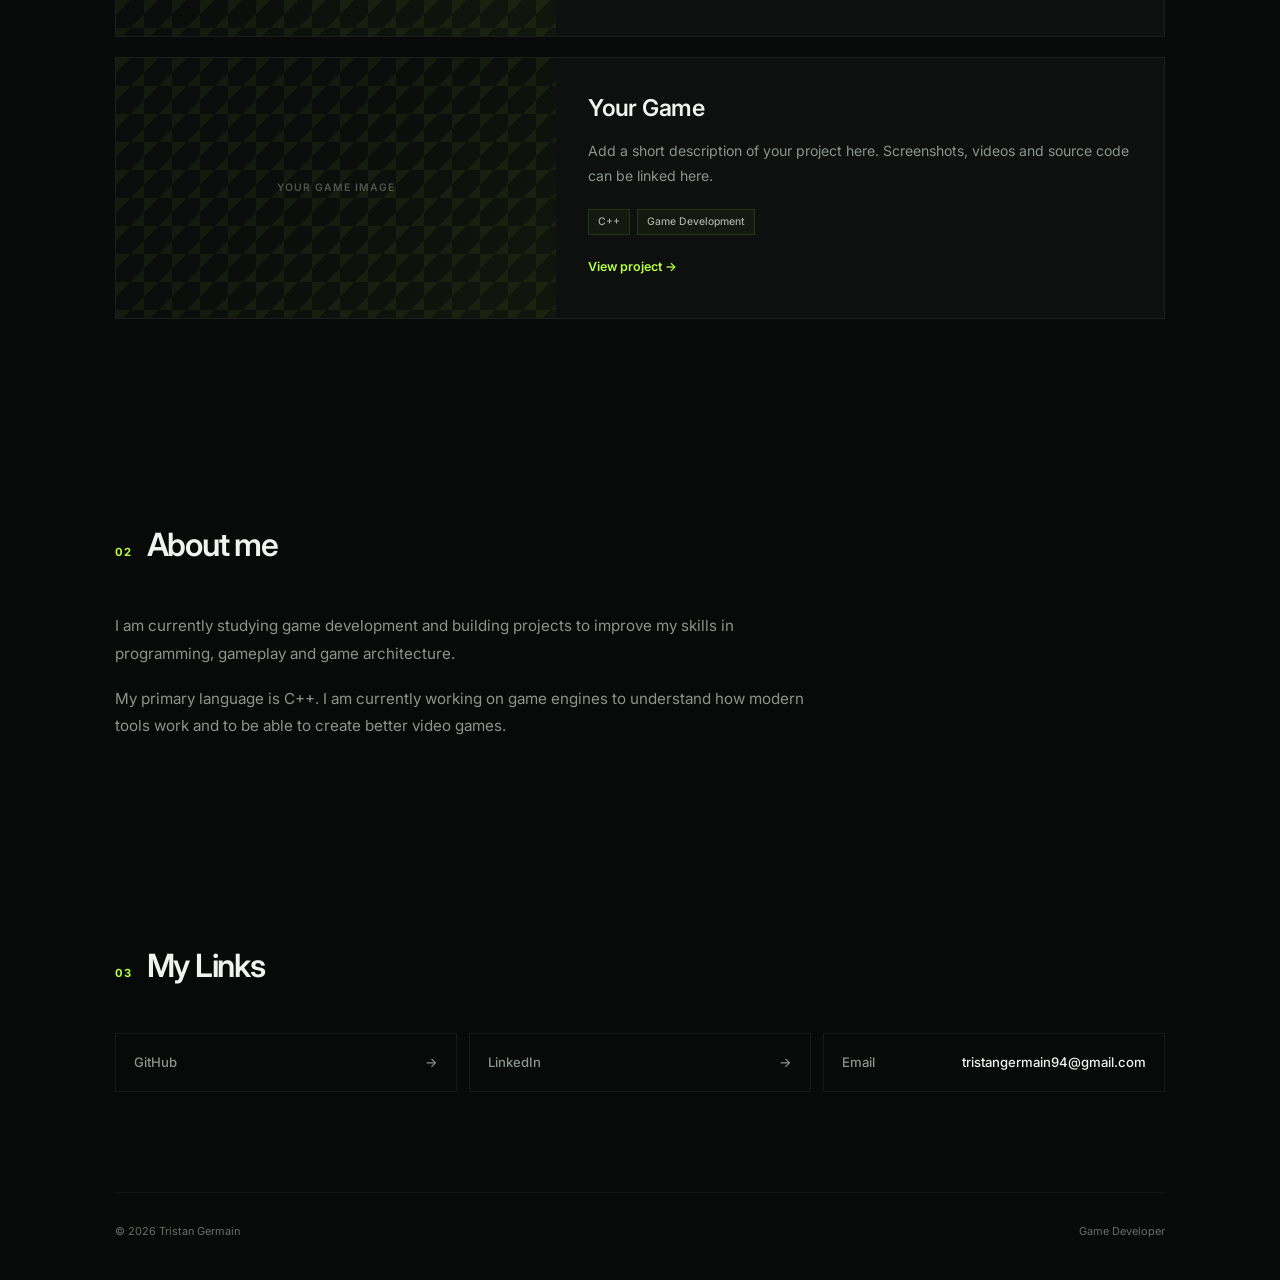
==== commit 0d9ca096: "Update portfolio description and name in index.html" ====
--- a/index.html
+++ b/index.html
@@ -3,7 +3,7 @@
 <head>
     <meta charset="UTF-8">
     <meta name="viewport" content="width=device-width, initial-scale=1.0">
-    <meta name="description" content="Tristan Germain 94 - Game Developer Portfolio">
+    <meta name="description" content="Tristan Germain  - Game Developer Portfolio">
     <title>Tristan Germain  | Game Developer</title>
     <link rel="stylesheet" href="style.css">
 </head>
@@ -29,7 +29,7 @@
             <div class="hero-content">
                 <p class="small-label">GAME DEVELOPER</p>
 
-                <h1>Tristan Germain 94</h1>
+                <h1>Tristan Germain </h1>
 
                 <h2>C++ / SFML</h2>
 
--- a/style.css
+++ b/style.css
@@ -126,7 +126,7 @@
 }
 
 /* =========================
-   MOBILE MENU BUTTON
+   MOBILE MENU
 ========================= */
 
 .menu-button {
@@ -149,10 +149,6 @@
     margin: 4px 0;
 
     background: var(--text);
-
-    transition:
-        transform 0.2s ease,
-        opacity 0.2s ease;
 }
 
 /* =========================
@@ -490,6 +486,8 @@
     gap: 12px;
 }
 
+/* GitHub / LinkedIn / other clickable links */
+
 .links a {
     display: flex;
     align-items: center;
@@ -523,6 +521,29 @@
     transform: translateY(-2px);
 }
 
+/* Email - displayed only, not clickable */
+
+.link-item {
+    display: flex;
+    align-items: center;
+    justify-content: space-between;
+
+    padding: 18px;
+
+    border: 1px solid var(--border);
+
+    background: transparent;
+
+    color: var(--muted);
+
+    font-size: 0.82rem;
+    font-weight: 500;
+}
+
+.link-item span:last-child {
+    color: var(--text);
+}
+
 /* =========================
    FOOTER
 ========================= */
@@ -545,7 +566,7 @@
 }
 
 /* =========================
-   TEXT SELECTION
+   SELECTION
 ========================= */
 
 ::selection {
@@ -675,6 +696,12 @@
         grid-template-columns: 1fr;
     }
 
+    .link-item {
+        flex-direction: column;
+        align-items: flex-start;
+        gap: 5px;
+    }
+
     .footer {
         width: calc(100% - 28px);
 
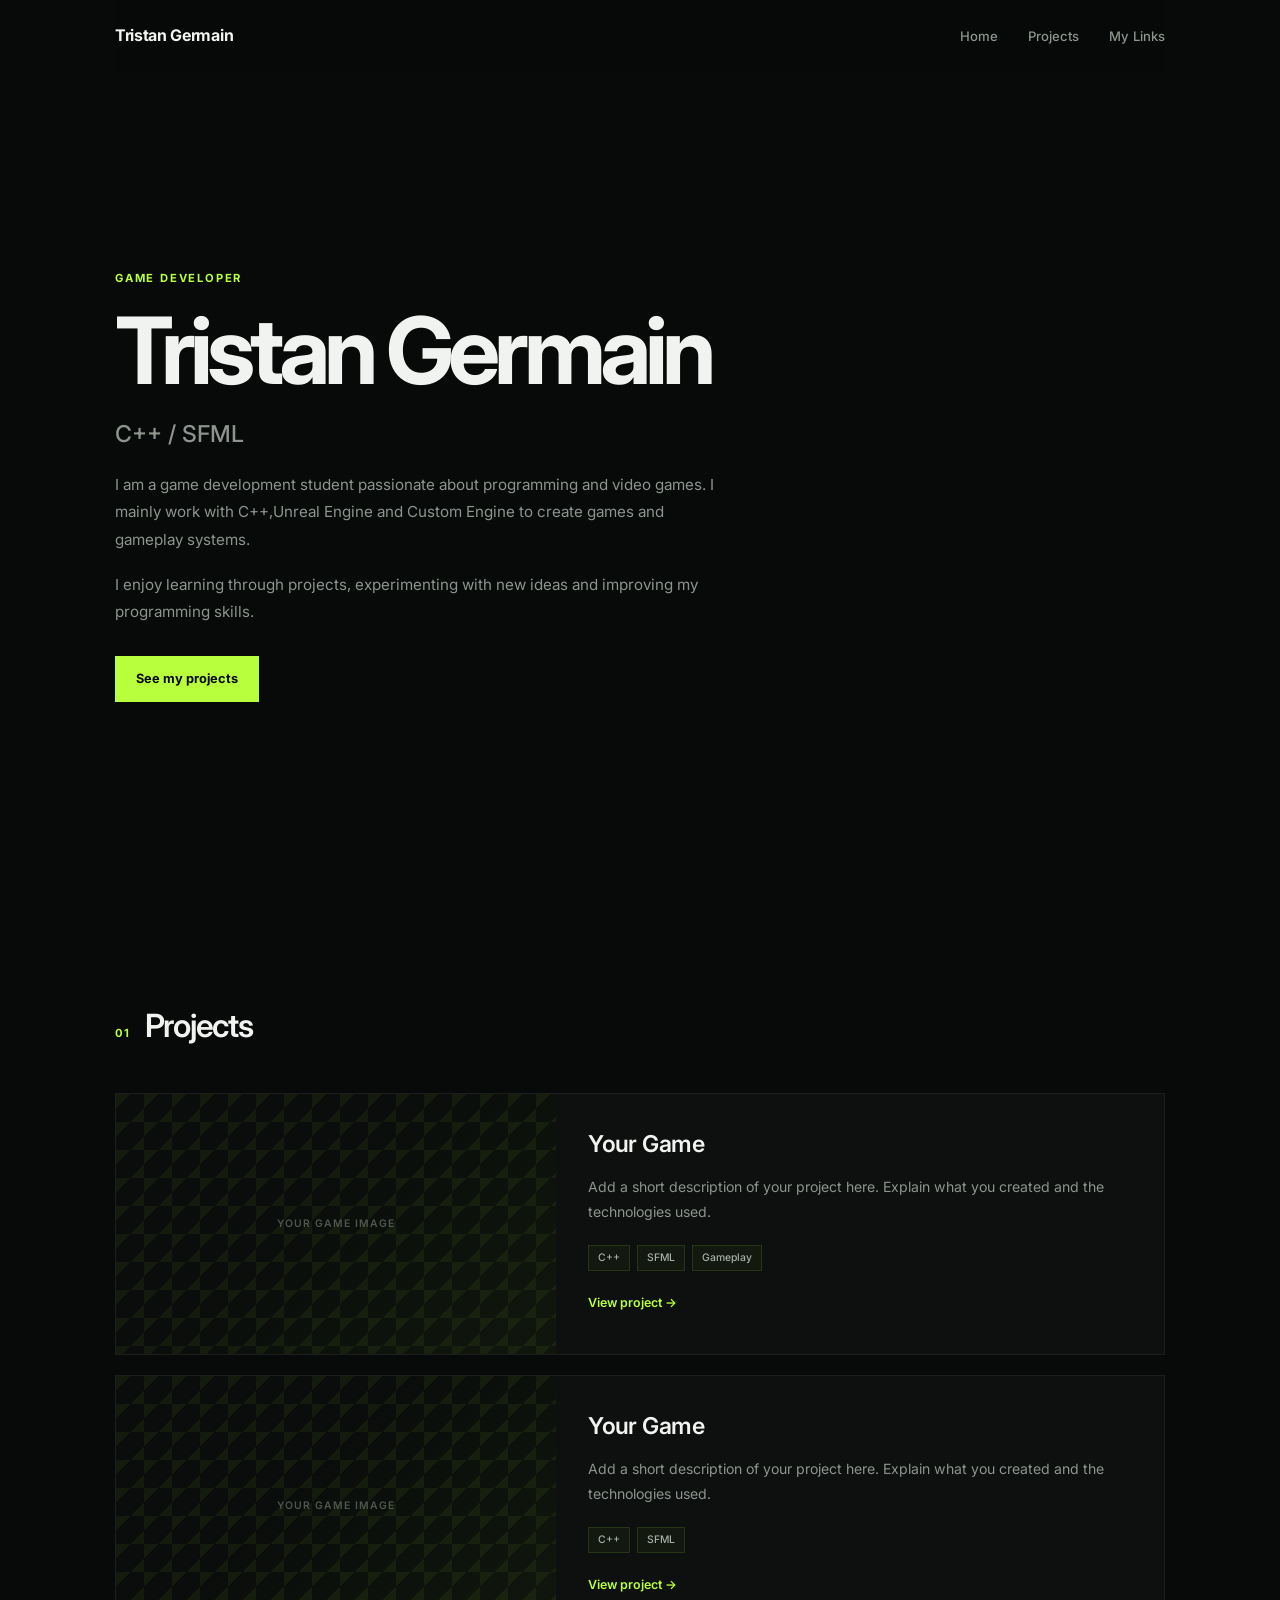
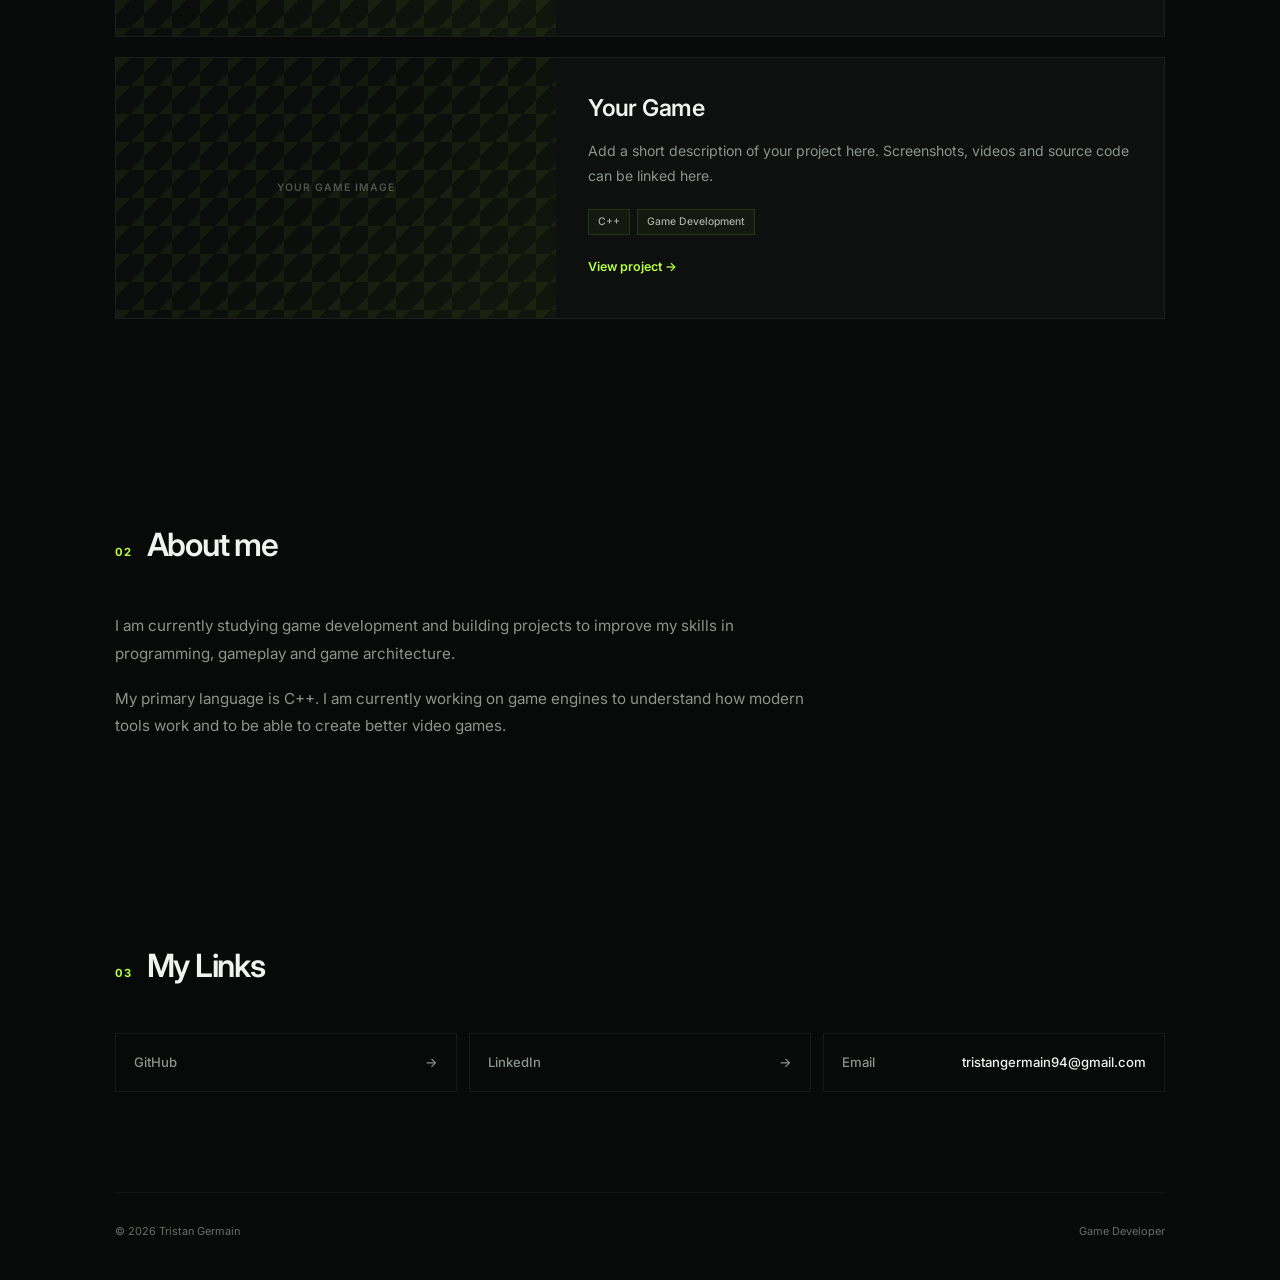
==== commit aa34fe3d: "Update index.html" ====
--- a/index.html
+++ b/index.html
@@ -9,7 +9,7 @@
 </head>
 <body>
     <header class="header">
-        <a class="logo" href="#home">Tristan Germain 94</a>
+        <a class="logo" href="#home">Tristan Germain </a>
 
         <nav class="nav" id="nav">
             <a href="#home">Home</a>
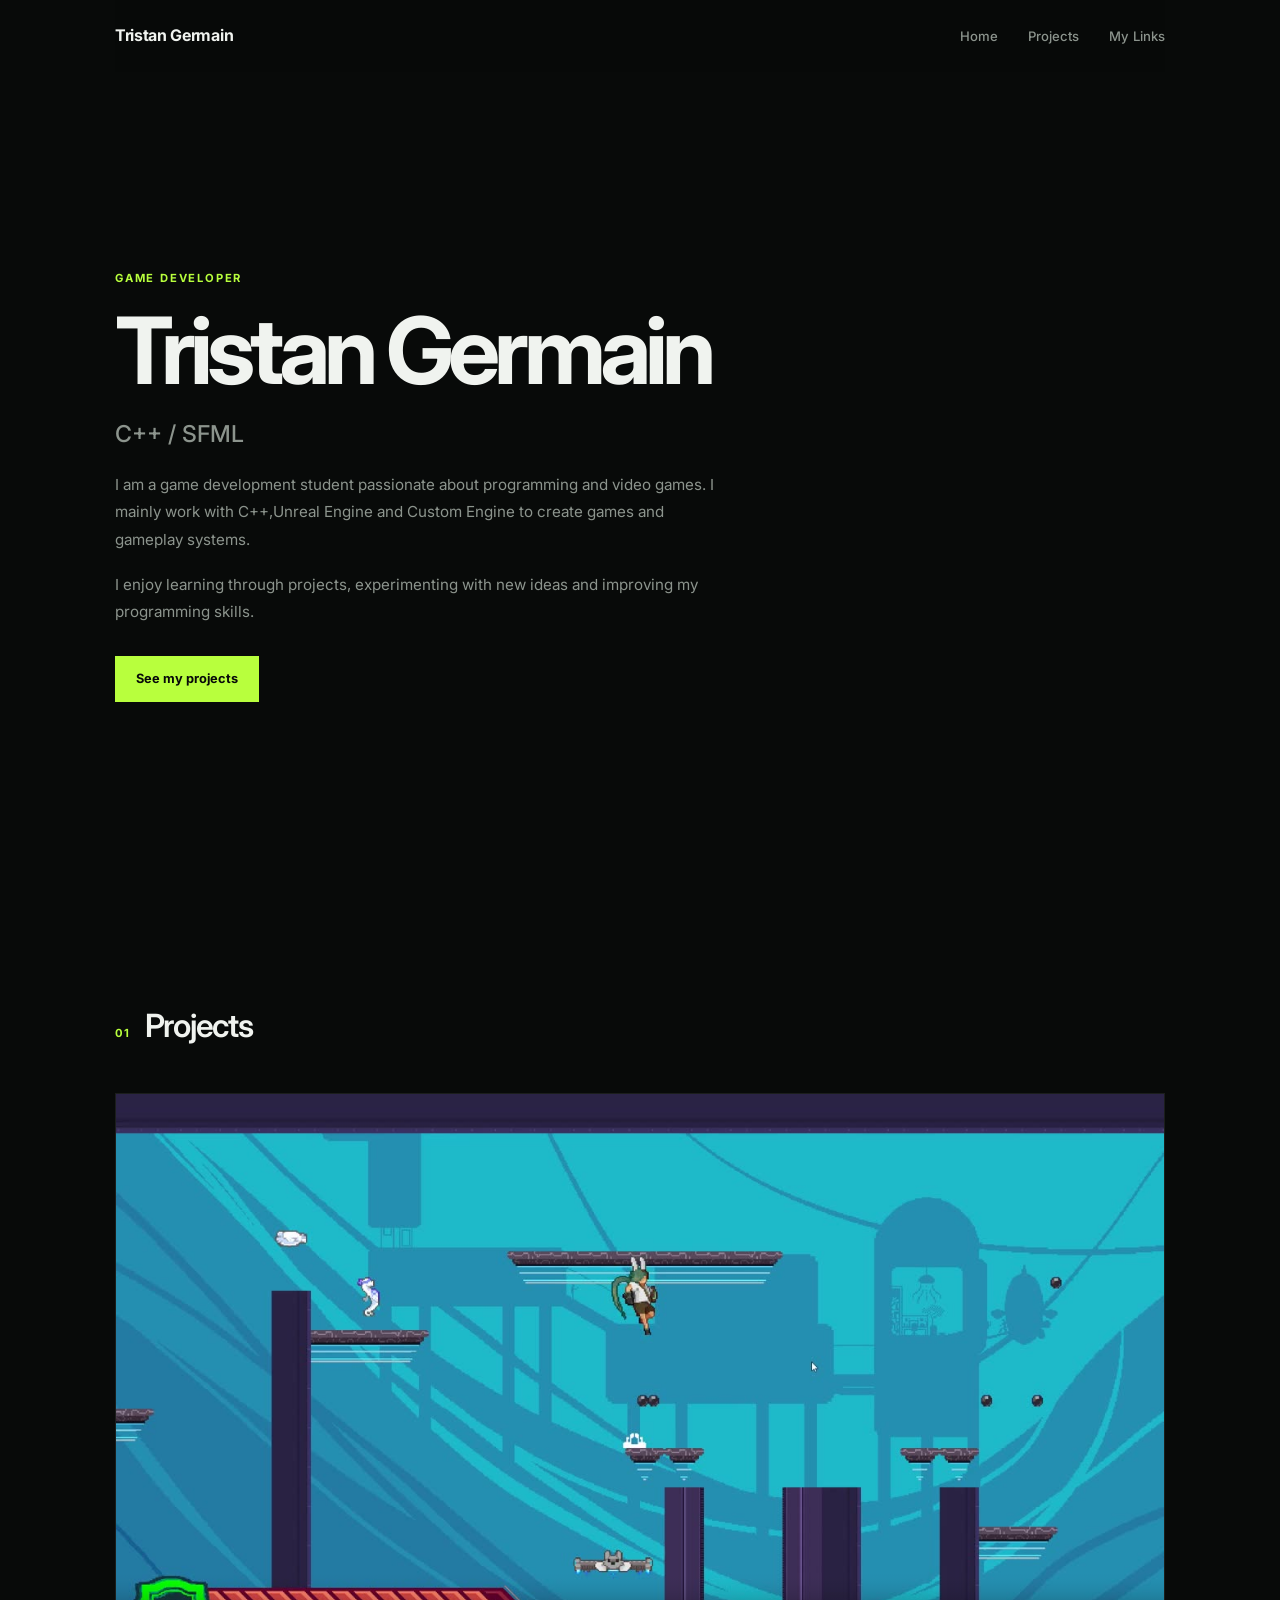
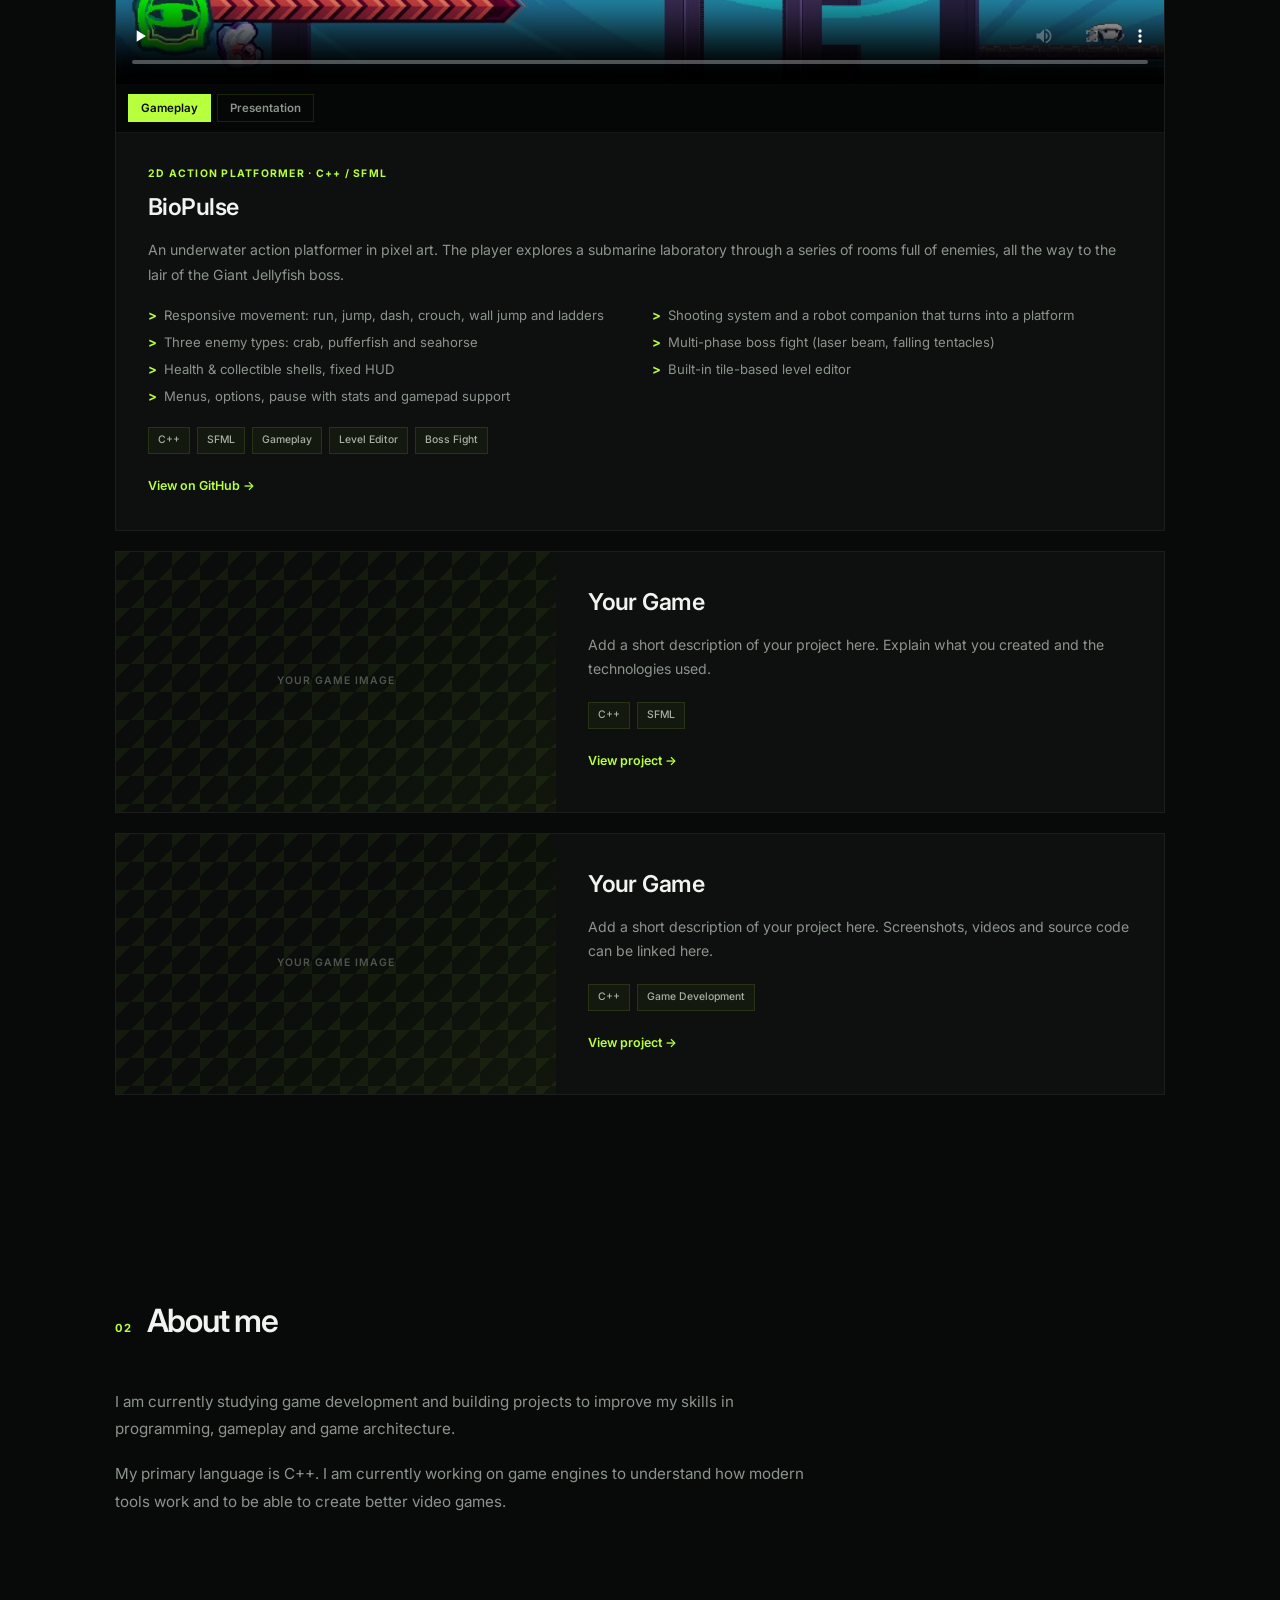
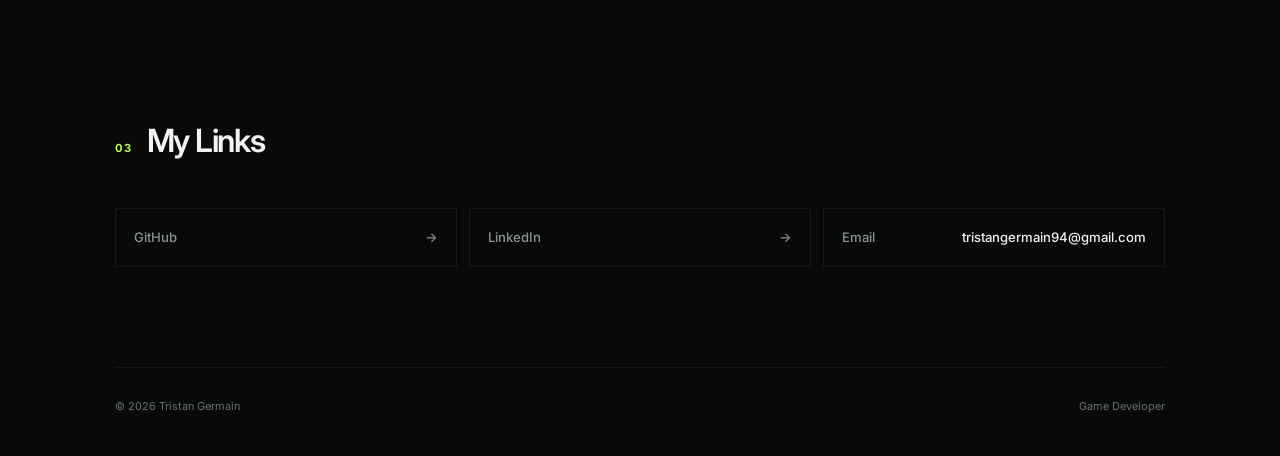
==== commit a79dd5cc: "Add files via upload" ====
--- a/index.html
+++ b/index.html
@@ -3,8 +3,8 @@
 <head>
     <meta charset="UTF-8">
     <meta name="viewport" content="width=device-width, initial-scale=1.0">
-    <meta name="description" content="Tristan Germain  - Game Developer Portfolio">
-    <title>Tristan Germain  | Game Developer</title>
+    <meta name="description" content="Tristan Germain - Game Developer Portfolio">
+    <title>Tristan Germain | Game Developer</title>
     <link rel="stylesheet" href="style.css">
 </head>
 <body>
@@ -29,7 +29,7 @@
             <div class="hero-content">
                 <p class="small-label">GAME DEVELOPER</p>
 
-                <h1>Tristan Germain </h1>
+                <h1>Tristan Germain</h1>
 
                 <h2>C++ / SFML</h2>
 
@@ -55,27 +55,69 @@
             </div>
 
             <div class="projects">
-                <!-- PROJECT 01 -->
-                <article class="project">
-                    <div class="project-image">
-                        <!-- Replace this placeholder with your game image -->
-                        <span>YOUR GAME IMAGE</span>
+                <!-- PROJECT 01 - BIOPULSE -->
+                <article class="project project--featured" id="biopulse">
+                    <div class="project-media" data-video-player>
+                        <video
+                            class="project-video"
+                            controls
+                            playsinline
+                            preload="none"
+                            poster="assets/biopulse/biopulse-gameplay-poster.jpg"
+                            src="assets/biopulse/biopulse-gameplay.mp4">
+                            Your browser does not support HTML5 video.
+                        </video>
+
+                        <div class="video-tabs" role="tablist" aria-label="BioPulse videos">
+                            <button
+                                class="video-tab active"
+                                type="button"
+                                role="tab"
+                                aria-selected="true"
+                                data-src="assets/biopulse/biopulse-gameplay.mp4"
+                                data-poster="assets/biopulse/biopulse-gameplay-poster.jpg">
+                                Gameplay
+                            </button>
+                            <button
+                                class="video-tab"
+                                type="button"
+                                role="tab"
+                                aria-selected="false"
+                                data-src="assets/biopulse/biopulse-presentation.mp4"
+                                data-poster="assets/biopulse/biopulse-presentation-poster.jpg">
+                                Presentation
+                            </button>
+                        </div>
                     </div>
 
                     <div class="project-info">
-                        <h3>Your Game</h3>
+                        <p class="project-kind">2D Action Platformer · C++ / SFML</p>
+                        <h3>BioPulse</h3>
                         <p>
-                           Add a short description of your project here.
-                           Explain what you created and the technologies used.
+                            An underwater action platformer in pixel art. The player explores
+                            a submarine laboratory through a series of rooms full of enemies,
+                            all the way to the lair of the Giant Jellyfish boss.
                         </p>
+
+                        <ul class="project-features">
+                            <li>Responsive movement: run, jump, dash, crouch, wall jump and ladders</li>
+                            <li>Shooting system and a robot companion that turns into a platform</li>
+                            <li>Three enemy types: crab, pufferfish and seahorse</li>
+                            <li>Multi-phase boss fight (laser beam, falling tentacles)</li>
+                            <li>Health &amp; collectible shells, fixed HUD</li>
+                            <li>Built-in tile-based level editor</li>
+                            <li>Menus, options, pause with stats and gamepad support</li>
+                        </ul>
 
                         <div class="tags">
                             <span>C++</span>
                             <span>SFML</span>
                             <span>Gameplay</span>
-                        </div>
-
-                        <a href="#" class="project-link">View project →</a>
+                            <span>Level Editor</span>
+                            <span>Boss Fight</span>
+                        </div>
+
+                        <a href="https://github.com/Morgane-Prevost/BioPulse" class="project-link" target="_blank" rel="noopener noreferrer">View on GitHub →</a>
                     </div>
                 </article>
 
@@ -172,7 +214,7 @@
     </main>
 
     <footer class="footer">
-        <span>© 2026 Tristan Germain </span>
+        <span>© 2026 Tristan Germain</span>
         <span>Game Developer</span>
     </footer>
 
--- a/style.css
+++ b/style.css
@@ -457,6 +457,127 @@
 }
 
 /* =========================
+   FEATURED PROJECT (VIDEO)
+========================= */
+
+.project--featured {
+    grid-template-columns: 1fr;
+}
+
+.project--featured:hover {
+    transform: none;
+}
+
+.project-media {
+    display: flex;
+    flex-direction: column;
+
+    background: #050706;
+
+    border-bottom: 1px solid var(--border);
+}
+
+.project-video {
+    display: block;
+
+    width: 100%;
+    aspect-ratio: 16 / 9;
+
+    background: #000;
+
+    object-fit: contain;
+}
+
+.video-tabs {
+    display: flex;
+    gap: 6px;
+
+    padding: 10px 12px;
+}
+
+.video-tab {
+    padding: 6px 12px;
+
+    border: 1px solid rgba(184, 255, 61, 0.12);
+    background: transparent;
+
+    color: var(--muted);
+
+    font-family: inherit;
+    font-size: 0.72rem;
+    font-weight: 600;
+
+    cursor: pointer;
+
+    transition:
+        background 0.2s ease,
+        border-color 0.2s ease,
+        color 0.2s ease;
+}
+
+.video-tab:hover {
+    color: var(--text);
+    border-color: rgba(184, 255, 61, 0.35);
+}
+
+.video-tab.active {
+    background: var(--accent);
+    border-color: var(--accent);
+
+    color: #080a09;
+}
+
+.video-tab:focus-visible {
+    outline: 1px solid var(--accent);
+    outline-offset: 2px;
+}
+
+.project-info .project-kind {
+    margin-top: 0;
+    margin-bottom: 6px;
+
+    color: var(--accent);
+
+    font-size: 0.65rem;
+    font-weight: 700;
+
+    letter-spacing: 0.12em;
+    text-transform: uppercase;
+}
+
+.project-features {
+    display: grid;
+    grid-template-columns: repeat(2, 1fr);
+    gap: 6px 24px;
+
+    margin-top: 18px;
+
+    list-style: none;
+}
+
+.project-features li {
+    position: relative;
+
+    padding-left: 16px;
+
+    color: var(--muted);
+
+    font-size: 0.82rem;
+    line-height: 1.6;
+}
+
+.project-features li::before {
+    content: ">";
+
+    position: absolute;
+    left: 0;
+
+    color: var(--accent);
+
+    font-weight: 700;
+}
+
+/* =========================
    ABOUT
 ========================= */
 
@@ -692,6 +813,10 @@
         padding: 24px;
     }
 
+    .project-features {
+        grid-template-columns: 1fr;
+    }
+
     .links {
         grid-template-columns: 1fr;
     }
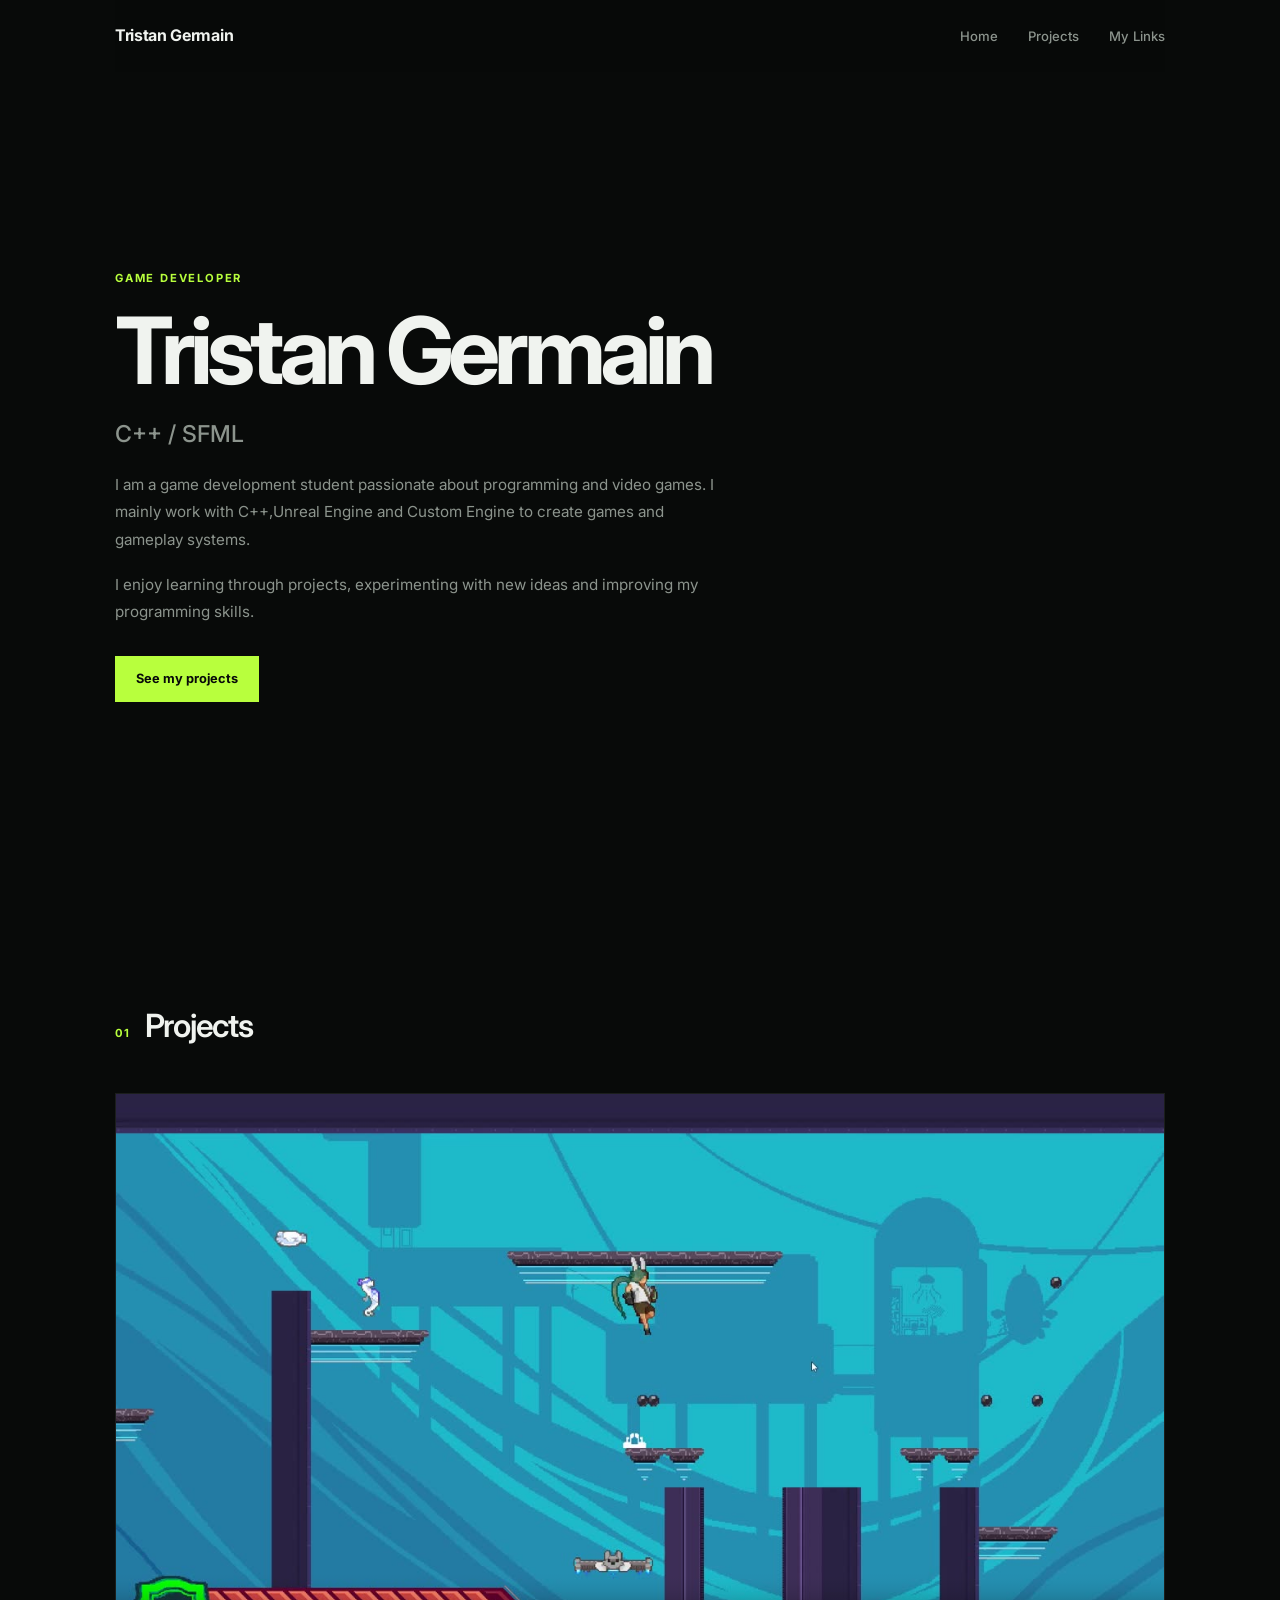
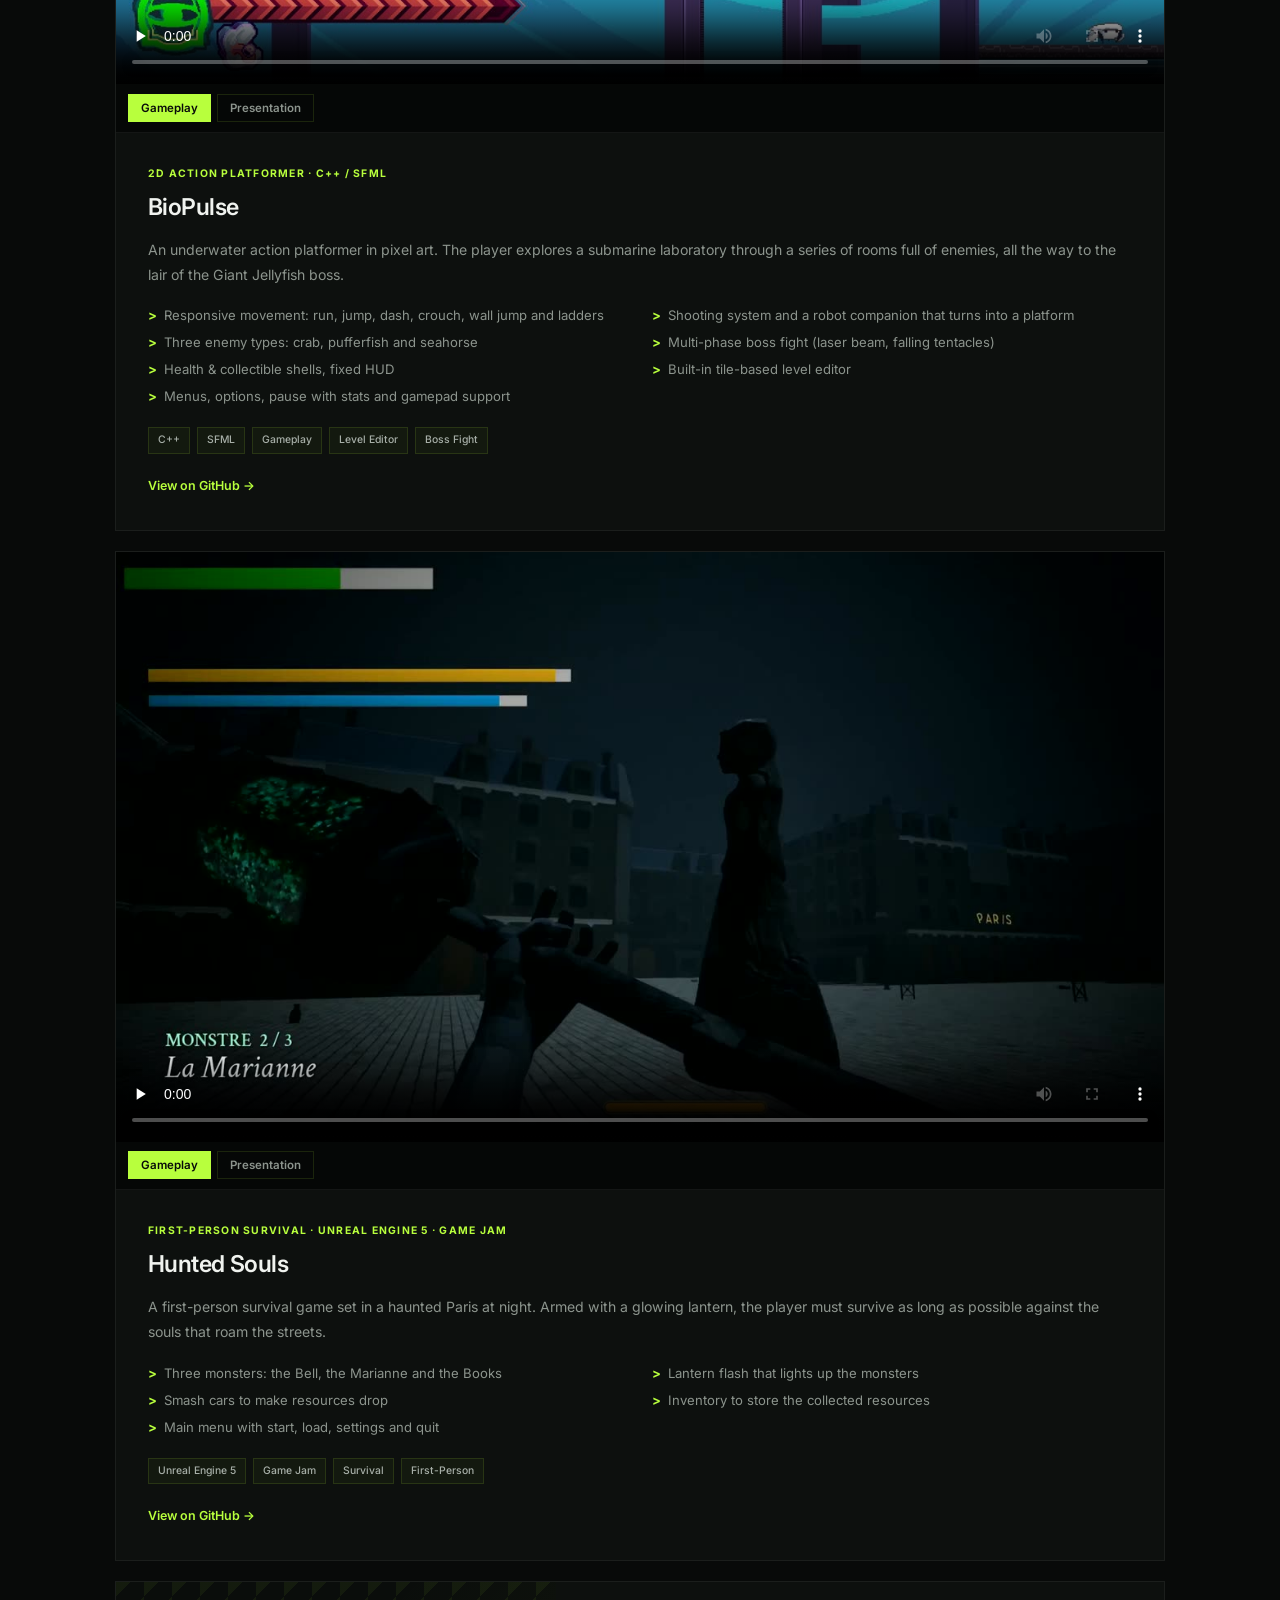
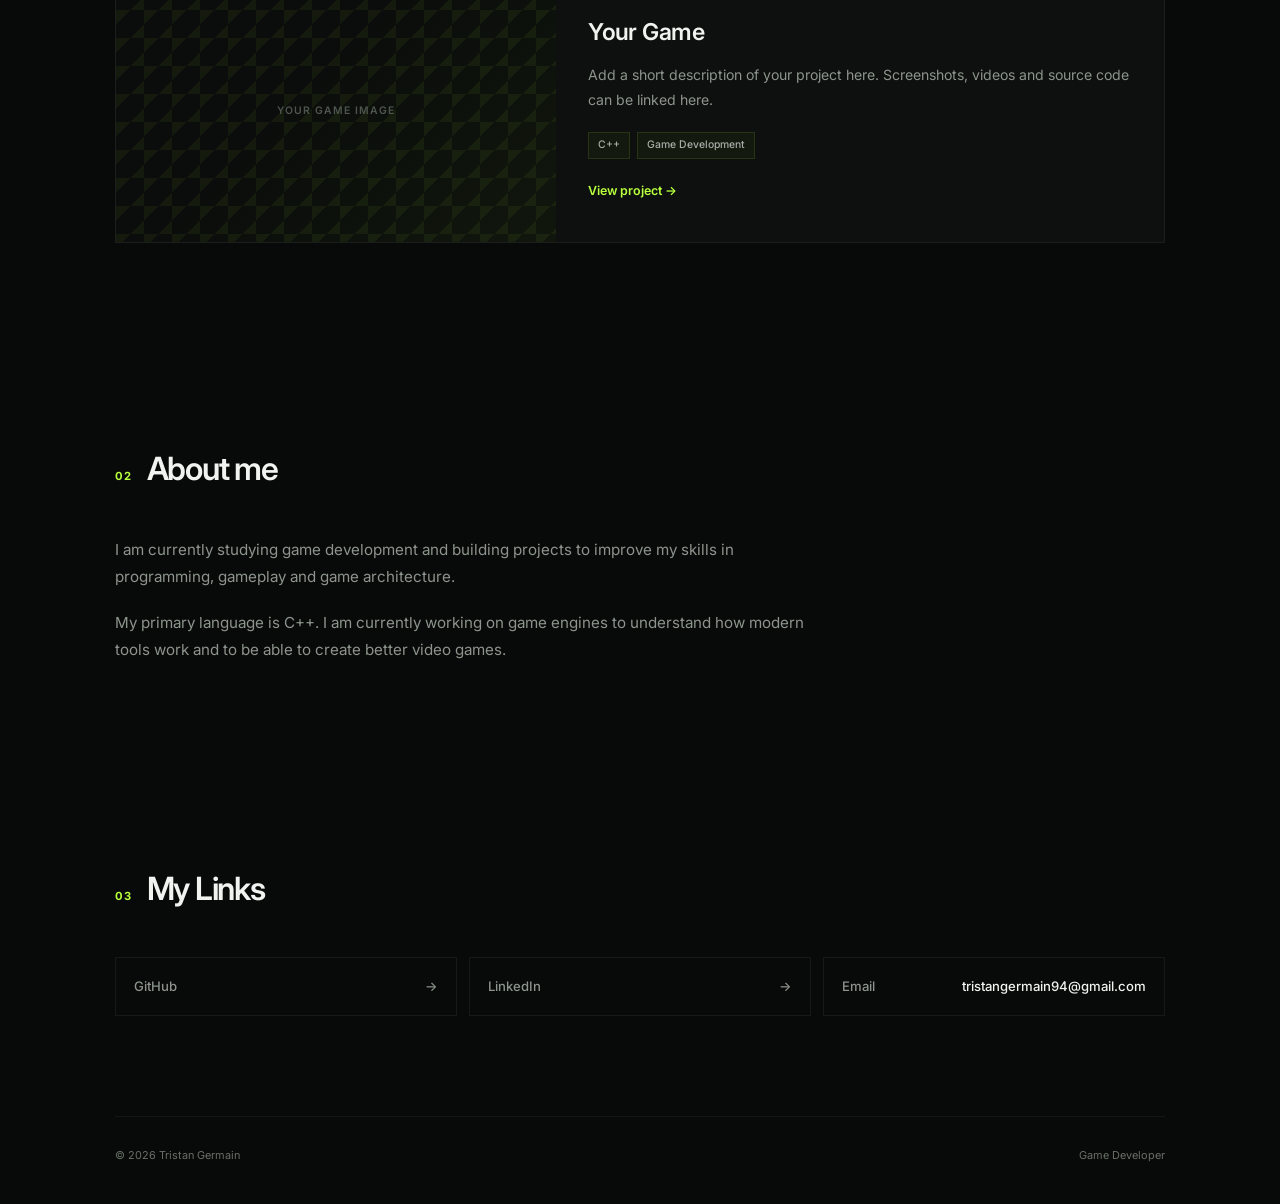
==== commit 8ded80dd: "Add hunted souls" ====
--- a/index.html
+++ b/index.html
@@ -121,25 +121,66 @@
                     </div>
                 </article>
 
-                <!-- PROJECT 02 -->
-                <article class="project">
-                    <div class="project-image">
-                        <span>YOUR GAME IMAGE</span>
+                <!-- PROJECT 02 - HUNTED SOULS -->
+                <article class="project project--featured" id="hunted-souls">
+                    <div class="project-media" data-video-player>
+                        <video
+                            class="project-video"
+                            controls
+                            playsinline
+                            preload="none"
+                            poster="assets/huntedsouls/huntedsouls-gameplay-poster.jpg"
+                            src="assets/huntedsouls/huntedsouls-gameplay.mp4">
+                            Your browser does not support HTML5 video.
+                        </video>
+
+                        <div class="video-tabs" role="tablist" aria-label="Hunted Souls videos">
+                            <button
+                                class="video-tab active"
+                                type="button"
+                                role="tab"
+                                aria-selected="true"
+                                data-src="assets/huntedsouls/huntedsouls-gameplay.mp4"
+                                data-poster="assets/huntedsouls/huntedsouls-gameplay-poster.jpg">
+                                Gameplay
+                            </button>
+                            <button
+                                class="video-tab"
+                                type="button"
+                                role="tab"
+                                aria-selected="false"
+                                data-src="assets/huntedsouls/huntedsouls-presentation.mp4"
+                                data-poster="assets/huntedsouls/huntedsouls-presentation-poster.jpg">
+                                Presentation
+                            </button>
+                        </div>
                     </div>
 
                     <div class="project-info">
-                        <h3>Your Game</h3>
+                        <p class="project-kind">First-Person Survival · Unreal Engine 5 · Game Jam</p>
+                        <h3>Hunted Souls</h3>
                         <p>
-                            Add a short description of your project here.
-                            Explain what you created and the technologies used.
+                            A first-person survival game set in a haunted Paris at night.
+                            Armed with a glowing lantern, the player must survive as long
+                            as possible against the souls that roam the streets.
                         </p>
 
+                        <ul class="project-features">
+                            <li>Three monsters: the Bell, the Marianne and the Books</li>
+                            <li>Lantern flash that lights up the monsters</li>
+                            <li>Smash cars to make resources drop</li>
+                            <li>Inventory to store the collected resources</li>
+                            <li>Main menu with start, load, settings and quit</li>
+                        </ul>
+
                         <div class="tags">
-                            <span>C++</span>
-                            <span>SFML</span>
-                        </div>
-
-                        <a href="#" class="project-link">View project →</a>
+                            <span>Unreal Engine 5</span>
+                            <span>Game Jam</span>
+                            <span>Survival</span>
+                            <span>First-Person</span>
+                        </div>
+
+                        <a href="https://github.com/dark-dylan-dev/GameJam_Ghost" class="project-link" target="_blank" rel="noopener noreferrer">View on GitHub →</a>
                     </div>
                 </article>
 
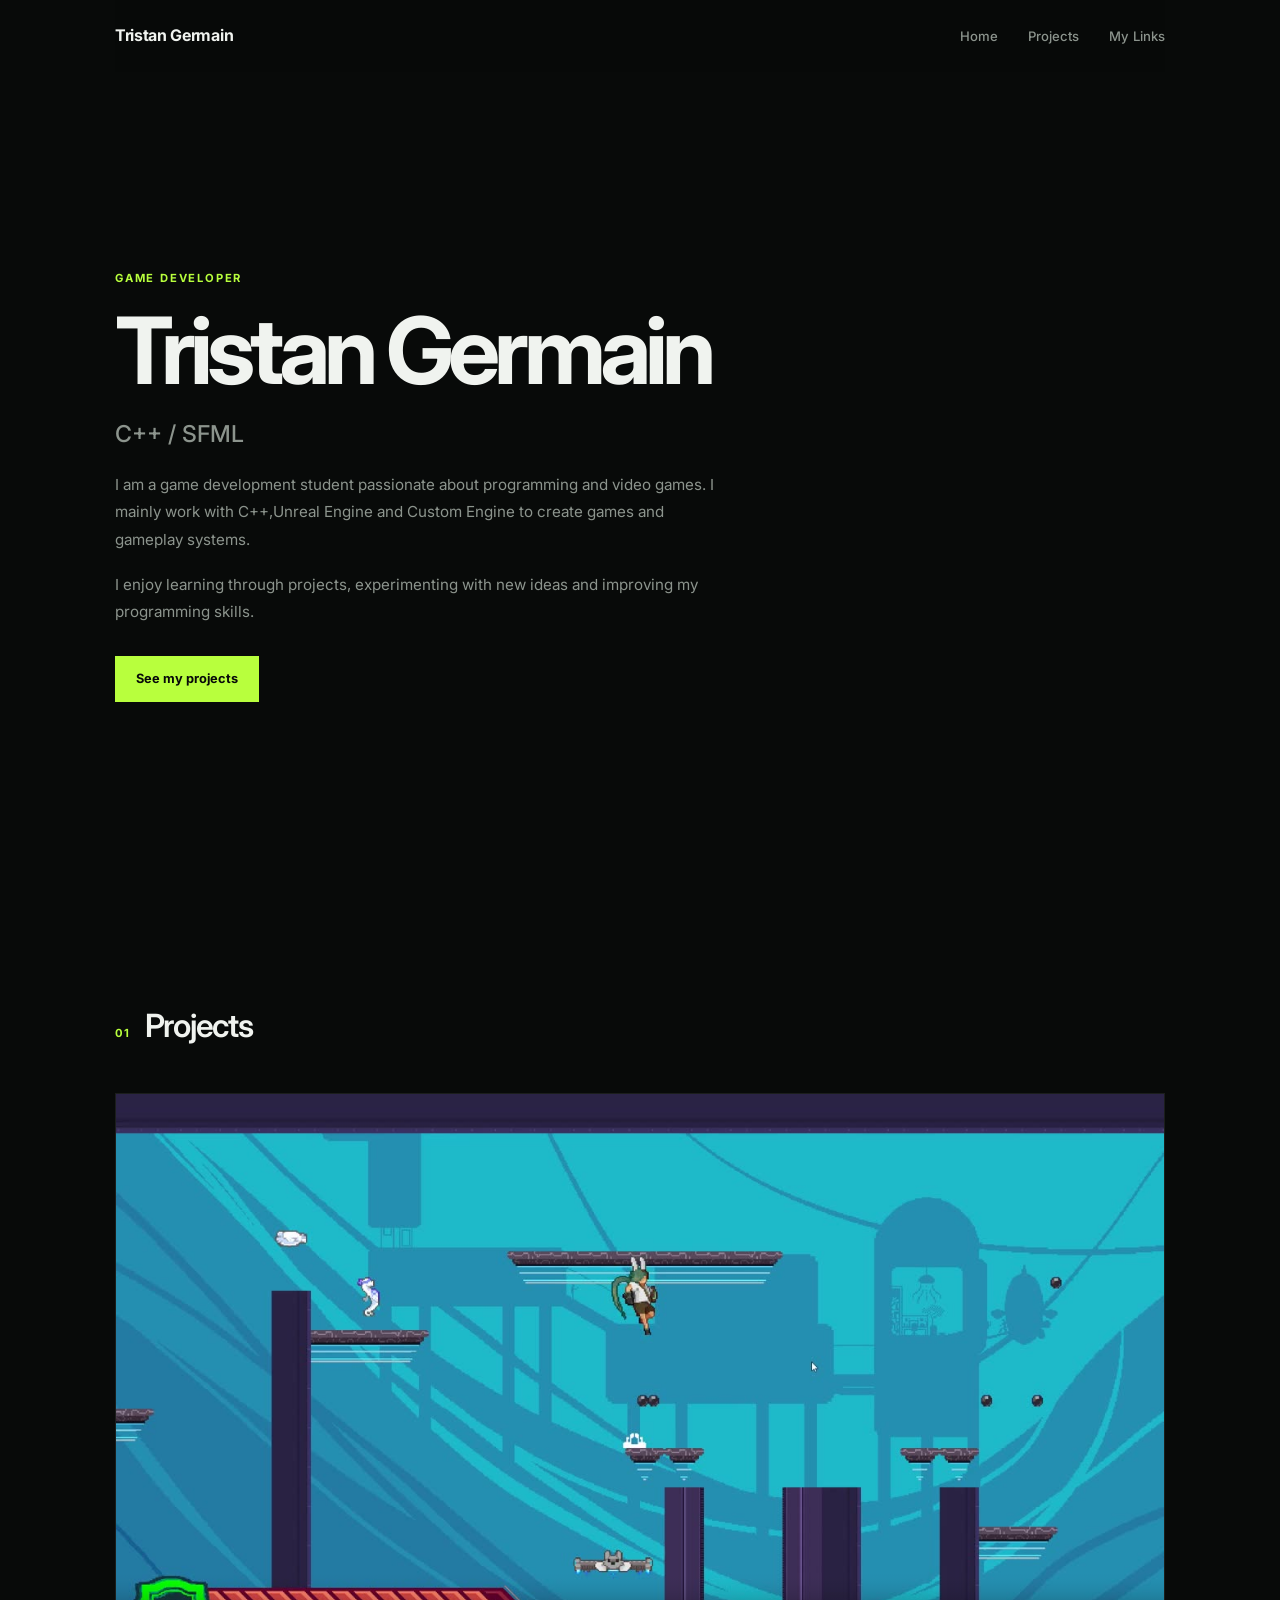
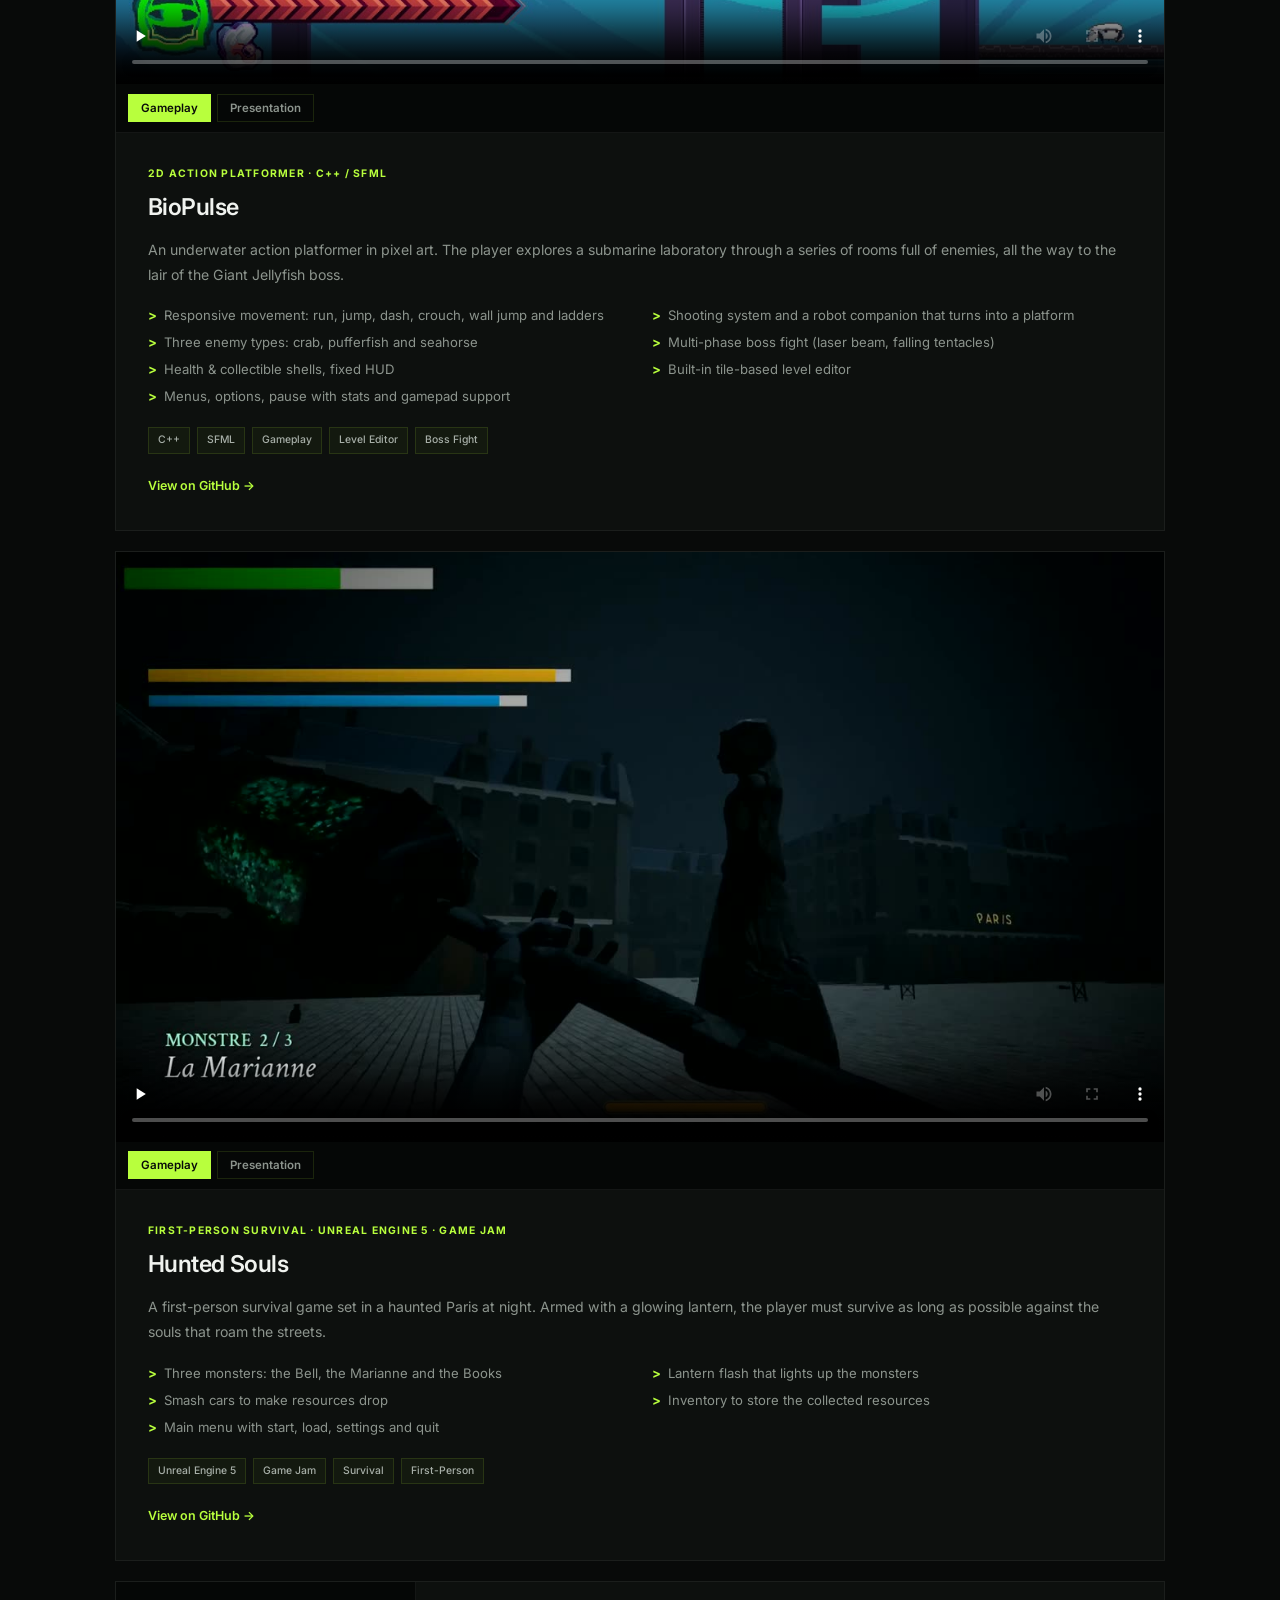
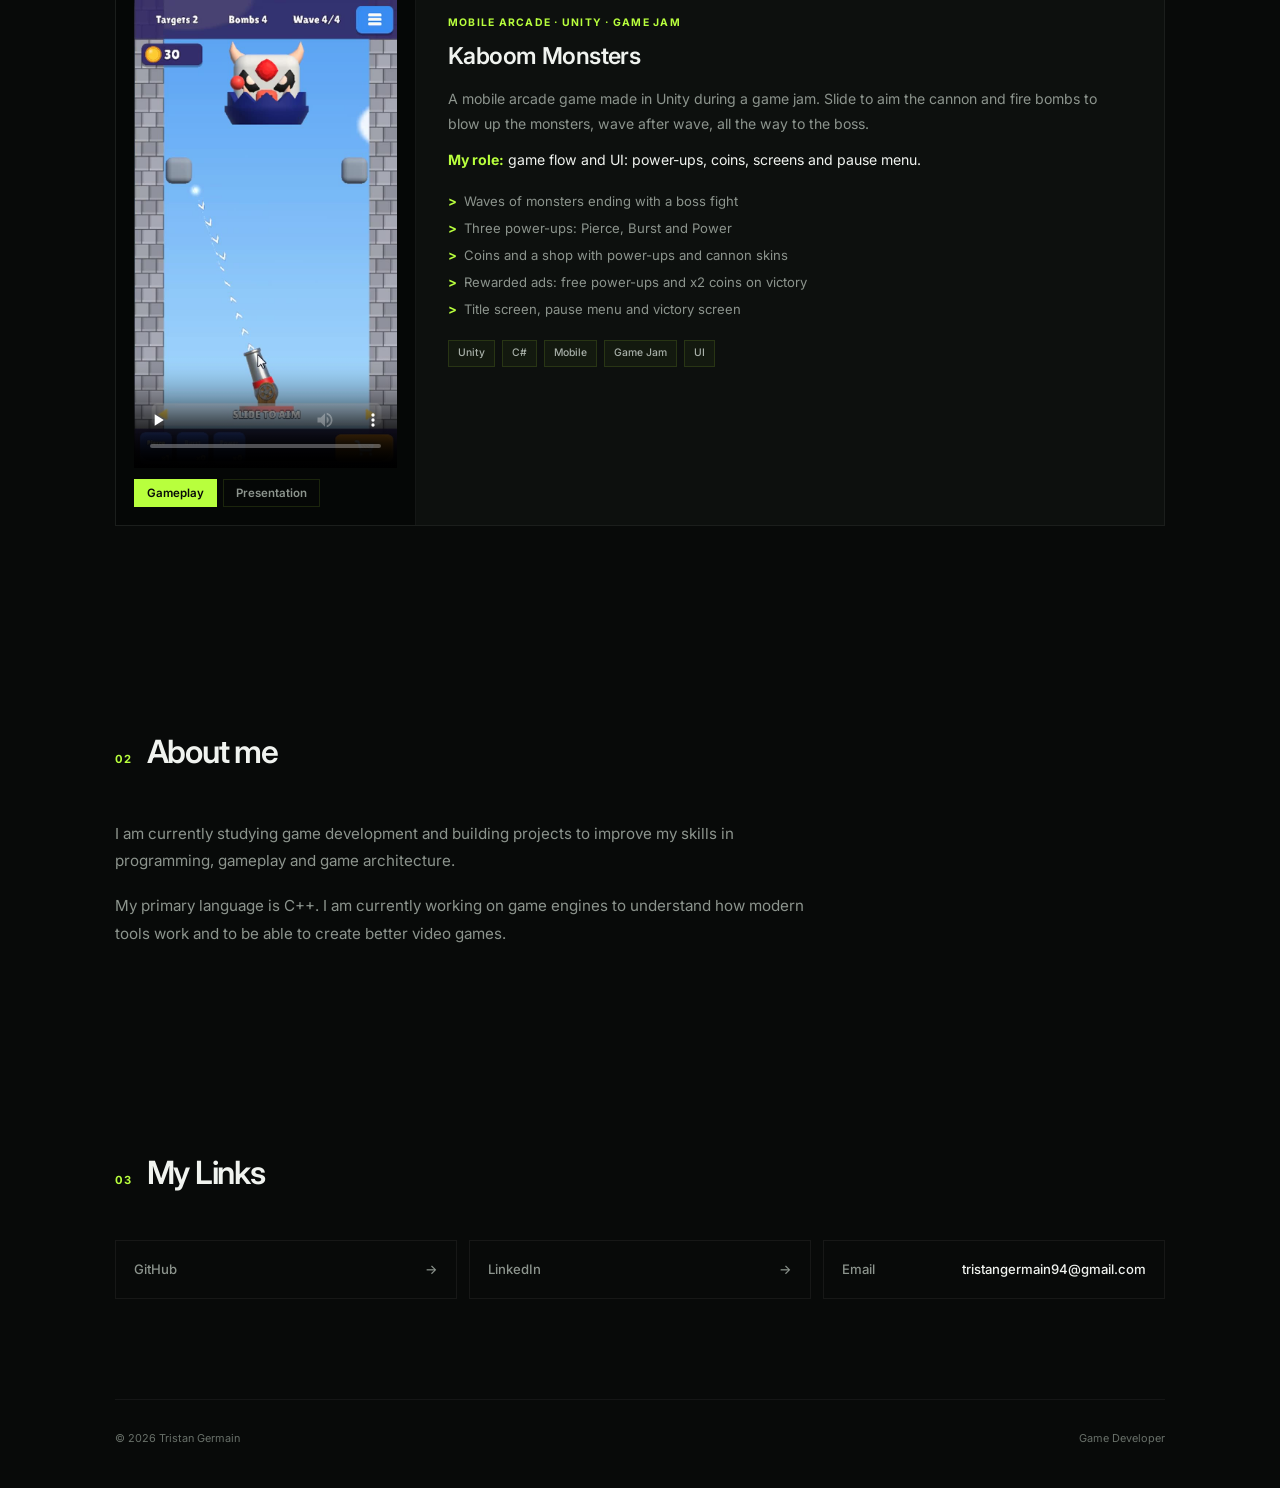
==== commit 6aa16901: "add kaboom monsters" ====
--- a/index.html
+++ b/index.html
@@ -184,25 +184,70 @@
                     </div>
                 </article>
 
-                <!-- PROJECT 03 -->
-                <article class="project">
-                    <div class="project-image">
-                        <span>YOUR GAME IMAGE</span>
+                <!-- PROJECT 03 - KABOOM MONSTERS (mobile, vertical videos) -->
+                <article class="project project--featured project--mobile" id="kaboom-monsters">
+                    <div class="project-media" data-video-player>
+                        <video
+                            class="project-video"
+                            controls
+                            playsinline
+                            preload="none"
+                            poster="assets/kaboommonsters/kaboommonsters-gameplay-poster.jpg"
+                            src="assets/kaboommonsters/kaboommonsters-gameplay.mp4">
+                            Your browser does not support HTML5 video.
+                        </video>
+
+                        <div class="video-tabs" role="tablist" aria-label="Kaboom Monsters videos">
+                            <button
+                                class="video-tab active"
+                                type="button"
+                                role="tab"
+                                aria-selected="true"
+                                data-src="assets/kaboommonsters/kaboommonsters-gameplay.mp4"
+                                data-poster="assets/kaboommonsters/kaboommonsters-gameplay-poster.jpg">
+                                Gameplay
+                            </button>
+                            <button
+                                class="video-tab"
+                                type="button"
+                                role="tab"
+                                aria-selected="false"
+                                data-src="assets/kaboommonsters/kaboommonsters-presentation.mp4"
+                                data-poster="assets/kaboommonsters/kaboommonsters-presentation-poster.jpg">
+                                Presentation
+                            </button>
+                        </div>
                     </div>
 
                     <div class="project-info">
-                        <h3>Your Game</h3>
+                        <p class="project-kind">Mobile Arcade · Unity · Game Jam</p>
+                        <h3>Kaboom Monsters</h3>
                         <p>
-                            Add a short description of your project here.
-                            Screenshots, videos and source code can be linked here.
+                            A mobile arcade game made in Unity during a game jam. Slide to aim
+                            the cannon and fire bombs to blow up the monsters, wave after wave,
+                            all the way to the boss.
                         </p>
 
+                        <p class="project-role">
+                            <strong>My role:</strong> game flow and UI: power-ups, coins,
+                            screens and pause menu.
+                        </p>
+
+                        <ul class="project-features">
+                            <li>Waves of monsters ending with a boss fight</li>
+                            <li>Three power-ups: Pierce, Burst and Power</li>
+                            <li>Coins and a shop with power-ups and cannon skins</li>
+                            <li>Rewarded ads: free power-ups and x2 coins on victory</li>
+                            <li>Title screen, pause menu and victory screen</li>
+                        </ul>
+
                         <div class="tags">
-                            <span>C++</span>
-                            <span>Game Development</span>
-                        </div>
-
-                        <a href="#" class="project-link">View project →</a>
+                            <span>Unity</span>
+                            <span>C#</span>
+                            <span>Mobile</span>
+                            <span>Game Jam</span>
+                            <span>UI</span>
+                        </div>
                     </div>
                 </article>
             </div>
--- a/style.css
+++ b/style.css
@@ -577,6 +577,61 @@
     font-weight: 700;
 }
 
+/* Mobile game: vertical video beside the text */
+
+.project--mobile {
+    grid-template-columns: minmax(220px, 300px) 1fr;
+}
+
+.project--mobile .project-media {
+    justify-content: center;
+
+    padding: 18px;
+
+    border-bottom: none;
+    border-right: 1px solid var(--border);
+}
+
+.project--mobile .project-video {
+    aspect-ratio: 9 / 16;
+}
+
+.project--mobile .video-tabs {
+    padding: 12px 0 0;
+}
+
+.project--mobile .project-features {
+    grid-template-columns: 1fr;
+}
+
+.project-info .project-role {
+    color: var(--text);
+}
+
+.project-role strong {
+    color: var(--accent);
+}
+
+@media (max-width: 700px) {
+    .project--mobile {
+        grid-template-columns: 1fr;
+    }
+
+    .project--mobile .project-media {
+        border-right: none;
+        border-bottom: 1px solid var(--border);
+    }
+
+    .project--mobile .project-video {
+        max-width: 300px;
+        margin: 0 auto;
+    }
+
+    .project--mobile .video-tabs {
+        justify-content: center;
+    }
+}
+
 /* =========================
    ABOUT
 ========================= */
